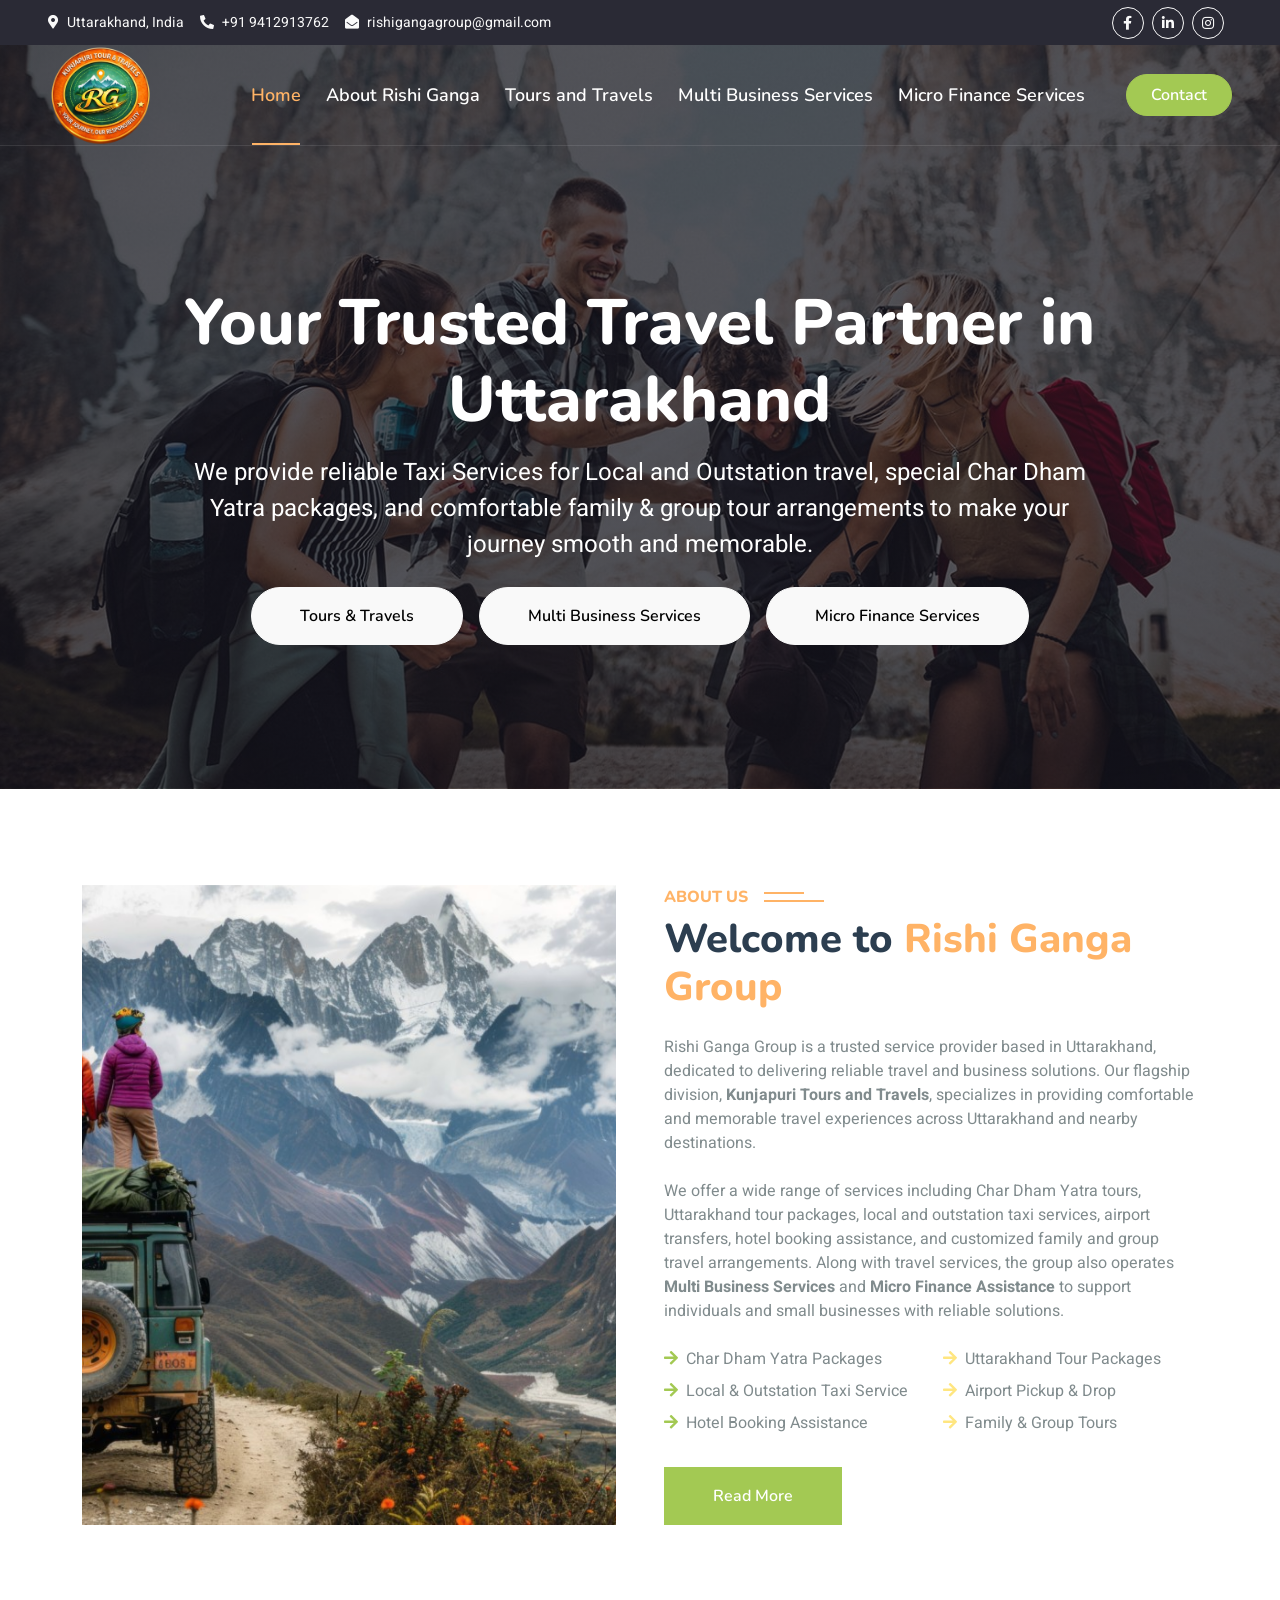
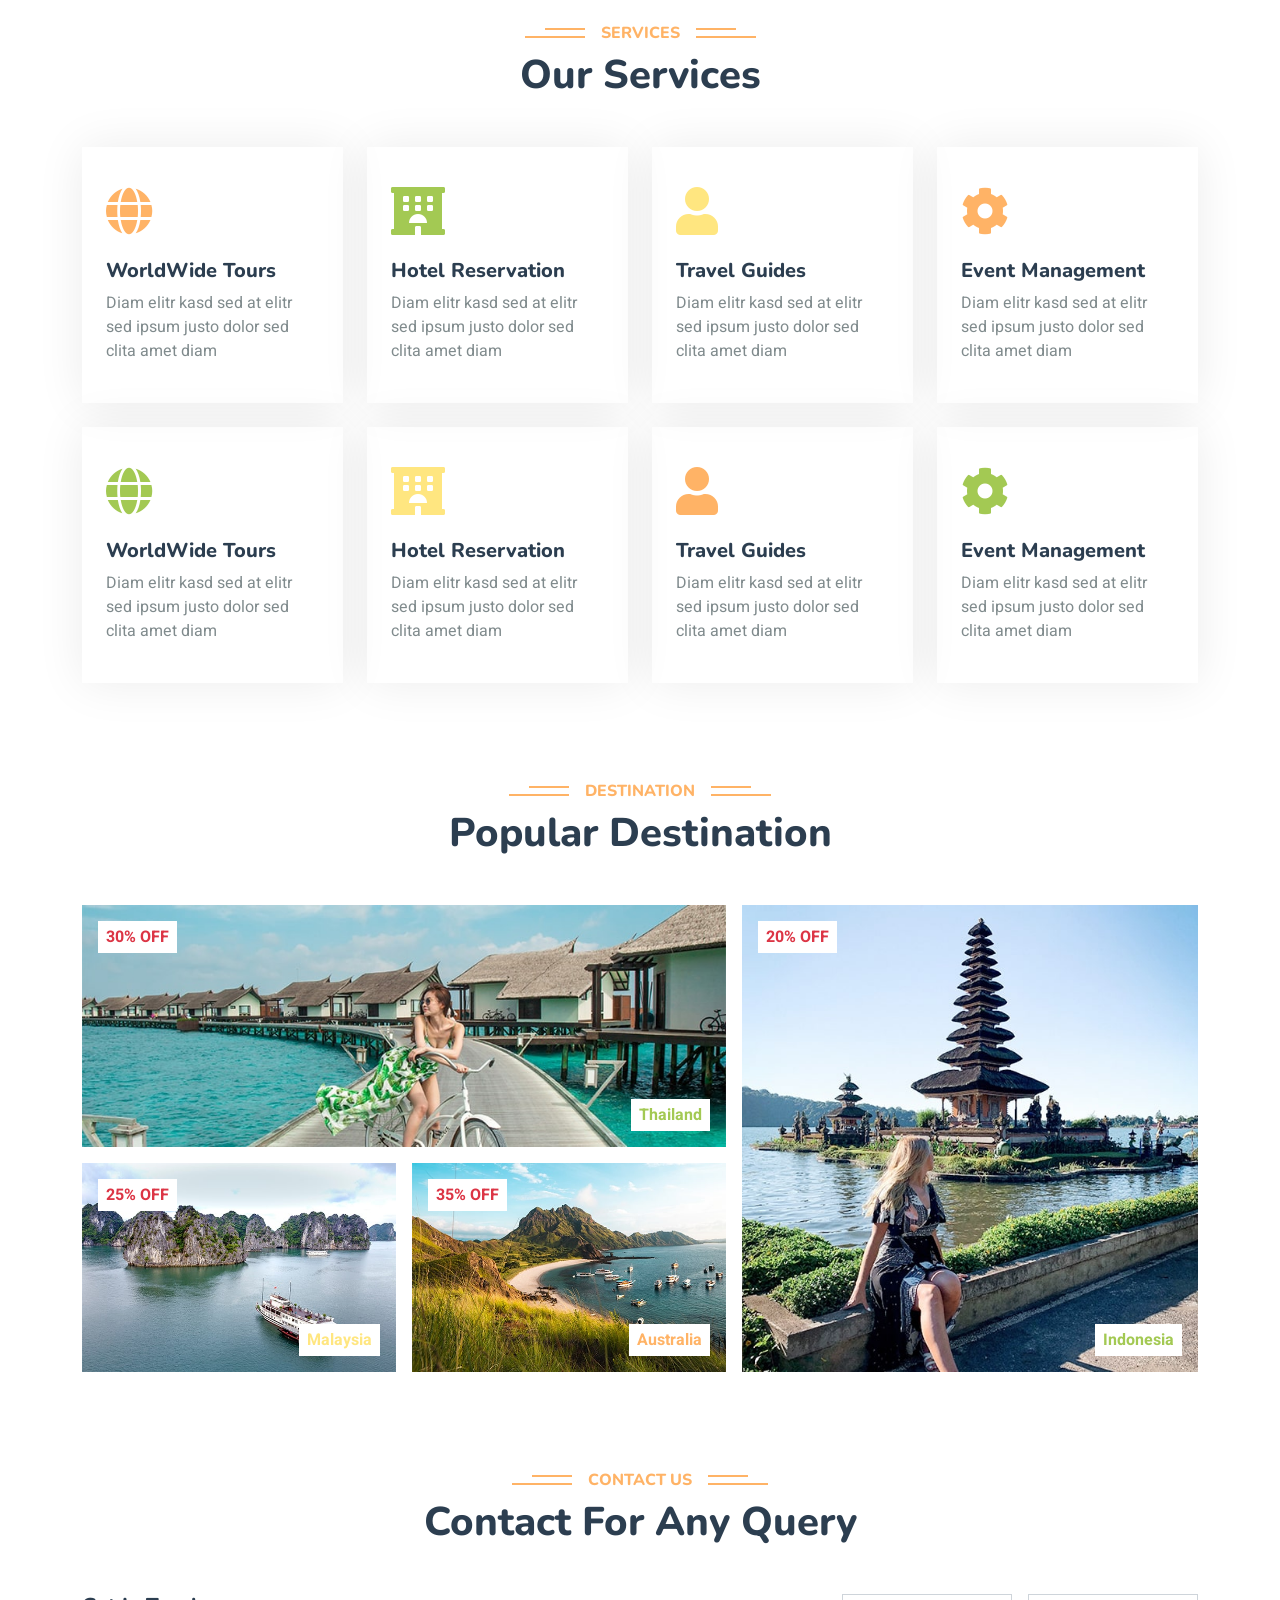
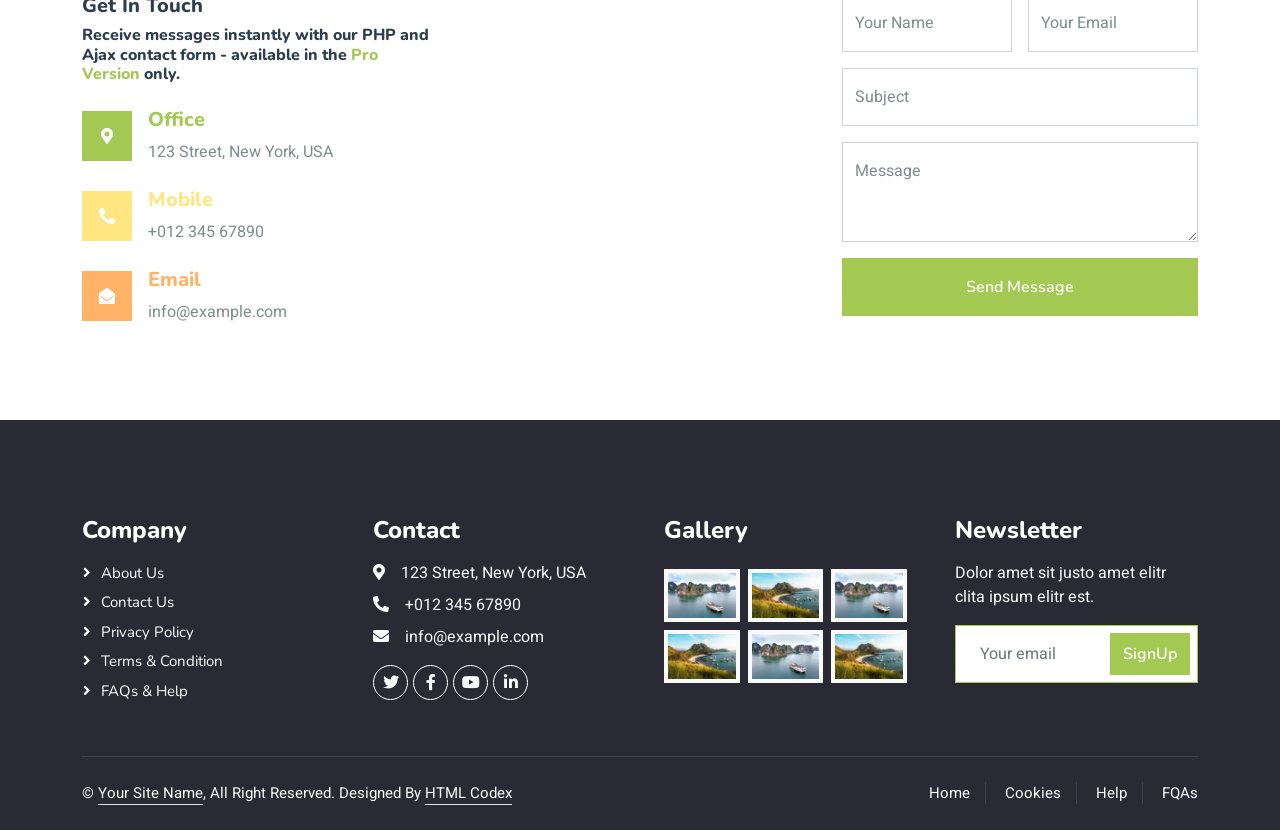
==== index.html @ 7f8fe02f "done" ====
<!DOCTYPE html>
<html lang="en">

<head>
   <meta charset="utf-8">
<title>Rishi Ganga Group | Tour & Travels | Multi Business Services | Micro Finance Assistance</title>
<meta name="viewport" content="width=device-width, initial-scale=1.0">

<meta name="keywords" content="Rishi Ganga Group, Tour and Travels, Travel Services, Multi Business Services, Micro Finance Assistance, Travel Agency, Business Support Services">

<meta name="description" content="Rishi Ganga Group provides Tour & Travel services, Multi Business Solutions, and Micro Finance Assistance. We offer reliable travel planning, professional business services, and financial support solutions in one place.">

    <!-- Favicon -->
    <link href="img/favicon.png" rel="icon">

    <!-- Google Web Fonts -->
    <link rel="preconnect" href="https://fonts.googleapis.com">
    <link rel="preconnect" href="https://fonts.gstatic.com" crossorigin>
    <link href="https://fonts.googleapis.com/css2?family=Heebo:wght@400;500;600&family=Nunito:wght@600;700;800&display=swap" rel="stylesheet">

    <!-- Icon Font Stylesheet -->
    <link href="https://cdnjs.cloudflare.com/ajax/libs/font-awesome/5.10.0/css/all.min.css" rel="stylesheet">
    <link href="https://cdn.jsdelivr.net/npm/bootstrap-icons@1.4.1/font/bootstrap-icons.css" rel="stylesheet">

    <!-- Libraries Stylesheet -->
    <link href="lib/animate/animate.min.css" rel="stylesheet">

    <!-- Customized Bootstrap Stylesheet -->
    <link href="css/bootstrap.min.css" rel="stylesheet">

    <!-- Template Stylesheet -->
    <link href="css/style.css" rel="stylesheet">
</head>

<body>
    <!-- Spinner Start -->
    <div id="spinner" class="show bg-white position-fixed translate-middle w-100 vh-100 top-50 start-50 d-flex align-items-center justify-content-center">
        <div class="spinner-border text-primary" style="width: 3rem; height: 3rem;" role="status">
            <span class="sr-only">Loading...</span>
        </div>
    </div>
    <!-- Spinner End -->


    <!-- Header Placeholder -->
    <div id="header-placeholder"></div>

    <!-- Navbar & Hero Start -->
    <div class="container-fluid position-relative p-0">

       <div class="container-fluid bg-primary py-5 mb-5 hero-header">
    <div class="container py-5">
        <div class="row justify-content-center py-5">
            <div class="col-lg-10 pt-lg-5 mt-lg-5 text-center">

               <h1 class="display-3 text-white mb-3 animated slideInDown">
Your Trusted Travel Partner in Uttarakhand
</h1>

<p class="fs-4 text-white mb-4 animated slideInDown">
We provide reliable Taxi Services for Local and Outstation travel, special Char Dham Yatra packages, 
 and comfortable 
family & group tour arrangements to make your journey smooth and memorable.
</p>

                <div class="d-flex justify-content-center gap-3 flex-wrap animated slideInUp">

                    <a href="tours-travels.html" class="btn btn-light rounded-pill py-3 px-5">
                        Tours & Travels
                    </a>

                    <a href="multi-business.html" class="btn btn-light rounded-pill py-3 px-5">
                        Multi Business Services
                    </a>

                    <a href="micro-finance.html" class="btn btn-light rounded-pill py-3 px-5">
                        Micro Finance Services
                    </a>

                </div>

            </div>
        </div>
    </div>
</div>
    </div>
    <!-- Navbar & Hero End -->


   <!-- About Start -->
<div class="container-fluid py-5">
    <div class="container">
        <div class="row g-5">
            
            <div class="col-lg-6 wow fadeInUp" data-wow-delay="0.1s" style="min-height: 400px;">
                <div class="position-relative h-100">
                    <img class="img-fluid position-absolute w-100 h-100" src="img/about.jpg" alt="Rishi Ganga Tours and Travels" style="object-fit: cover;">
                </div>
            </div>

            <div class="col-lg-6 wow fadeInUp" data-wow-delay="0.3s">
                
                <h6 class="section-title bg-white text-start text-primary pe-3">About Us</h6>

                <h1 class="mb-4">Welcome to <span class="text-primary">Rishi Ganga Group</span></h1>

                <p class="mb-4">
                    Rishi Ganga Group is a trusted service provider based in Uttarakhand, dedicated to delivering 
                    reliable travel and business solutions. Our flagship division, <strong>Kunjapuri Tours and Travels</strong>, 
                    specializes in providing comfortable and memorable travel experiences across Uttarakhand and nearby destinations.
                </p>

                <p class="mb-4">
                    We offer a wide range of services including Char Dham Yatra tours, Uttarakhand tour packages, 
                    local and outstation taxi services, airport transfers, hotel booking assistance, and customized 
                    family and group travel arrangements. Along with travel services, the group also operates 
                    <strong>Multi Business Services</strong> and <strong>Micro Finance Assistance</strong> to support 
                    individuals and small businesses with reliable solutions.
                </p>

                <div class="row gy-2 gx-4 mb-4">
                    
                    <div class="col-sm-6">
                        <p class="mb-0"><i class="fa fa-arrow-right text-secondary me-2"></i>Char Dham Yatra Packages</p>
                    </div>

                    <div class="col-sm-6">
                        <p class="mb-0"><i class="fa fa-arrow-right text-tertiary me-2"></i>Uttarakhand Tour Packages</p>
                    </div>

                    <div class="col-sm-6">
                        <p class="mb-0"><i class="fa fa-arrow-right text-secondary me-2"></i>Local & Outstation Taxi Service</p>
                    </div>

                    <div class="col-sm-6">
                        <p class="mb-0"><i class="fa fa-arrow-right text-tertiary me-2"></i>Airport Pickup & Drop</p>
                    </div>

                    <div class="col-sm-6">
                        <p class="mb-0"><i class="fa fa-arrow-right text-secondary me-2"></i>Hotel Booking Assistance</p>
                    </div>

                    <div class="col-sm-6">
                        <p class="mb-0"><i class="fa fa-arrow-right text-tertiary me-2"></i>Family & Group Tours</p>
                    </div>

                </div>

                <a class="btn btn-primary py-3 px-5 mt-2" href="about.html">Read More</a>

            </div>

        </div>
    </div>
</div>
<!-- About End -->

    <!-- Service Start -->
    <div class="container-fluid py-5">
        <div class="container">
            <div class="text-center wow fadeInUp" data-wow-delay="0.1s">
                <h6 class="section-title bg-white text-center text-primary px-3">Services</h6>
                <h1 class="mb-5">Our Services</h1>
            </div>
            <div class="row g-4">
                <div class="col-lg-3 col-sm-6 wow fadeInUp" data-wow-delay="0.1s">
                    <div class="service-item rounded pt-3">
                        <div class="p-4">
                            <i class="fa fa-3x fa-globe text-primary mb-4"></i>
                            <h5>WorldWide Tours</h5>
                            <p>Diam elitr kasd sed at elitr sed ipsum justo dolor sed clita amet diam</p>
                        </div>
                    </div>
                </div>
                <div class="col-lg-3 col-sm-6 wow fadeInUp" data-wow-delay="0.3s">
                    <div class="service-item rounded pt-3">
                        <div class="p-4">
                            <i class="fa fa-3x fa-hotel text-secondary mb-4"></i>
                            <h5>Hotel Reservation</h5>
                            <p>Diam elitr kasd sed at elitr sed ipsum justo dolor sed clita amet diam</p>
                        </div>
                    </div>
                </div>
                <div class="col-lg-3 col-sm-6 wow fadeInUp" data-wow-delay="0.5s">
                    <div class="service-item rounded pt-3">
                        <div class="p-4">
                            <i class="fa fa-3x fa-user text-tertiary mb-4"></i>
                            <h5>Travel Guides</h5>
                            <p>Diam elitr kasd sed at elitr sed ipsum justo dolor sed clita amet diam</p>
                        </div>
                    </div>
                </div>
                <div class="col-lg-3 col-sm-6 wow fadeInUp" data-wow-delay="0.7s">
                    <div class="service-item rounded pt-3">
                        <div class="p-4">
                            <i class="fa fa-3x fa-cog text-primary mb-4"></i>
                            <h5>Event Management</h5>
                            <p>Diam elitr kasd sed at elitr sed ipsum justo dolor sed clita amet diam</p>
                        </div>
                    </div>
                </div>
                <div class="col-lg-3 col-sm-6 wow fadeInUp" data-wow-delay="0.1s">
                    <div class="service-item rounded pt-3">
                        <div class="p-4">
                            <i class="fa fa-3x fa-globe text-secondary mb-4"></i>
                            <h5>WorldWide Tours</h5>
                            <p>Diam elitr kasd sed at elitr sed ipsum justo dolor sed clita amet diam</p>
                        </div>
                    </div>
                </div>
                <div class="col-lg-3 col-sm-6 wow fadeInUp" data-wow-delay="0.3s">
                    <div class="service-item rounded pt-3">
                        <div class="p-4">
                            <i class="fa fa-3x fa-hotel text-tertiary mb-4"></i>
                            <h5>Hotel Reservation</h5>
                            <p>Diam elitr kasd sed at elitr sed ipsum justo dolor sed clita amet diam</p>
                        </div>
                    </div>
                </div>
                <div class="col-lg-3 col-sm-6 wow fadeInUp" data-wow-delay="0.5s">
                    <div class="service-item rounded pt-3">
                        <div class="p-4">
                            <i class="fa fa-3x fa-user text-primary mb-4"></i>
                            <h5>Travel Guides</h5>
                            <p>Diam elitr kasd sed at elitr sed ipsum justo dolor sed clita amet diam</p>
                        </div>
                    </div>
                </div>
                <div class="col-lg-3 col-sm-6 wow fadeInUp" data-wow-delay="0.7s">
                    <div class="service-item rounded pt-3">
                        <div class="p-4">
                            <i class="fa fa-3x fa-cog text-secondary mb-4"></i>
                            <h5>Event Management</h5>
                            <p>Diam elitr kasd sed at elitr sed ipsum justo dolor sed clita amet diam</p>
                        </div>
                    </div>
                </div>
            </div>
        </div>
    </div>
    <!-- Service End -->


    <!-- Destination Start -->
    <div class="container-fluid py-5 destination">
        <div class="container">
            <div class="text-center wow fadeInUp" data-wow-delay="0.1s">
                <h6 class="section-title bg-white text-center text-primary px-3">Destination</h6>
                <h1 class="mb-5">Popular Destination</h1>
            </div>
            <div class="row g-3">
                <div class="col-lg-7 col-md-6">
                    <div class="row g-3">
                        <div class="col-lg-12 col-md-12 wow zoomIn" data-wow-delay="0.1s">
                            <a class="position-relative d-block overflow-hidden" href="">
                                <img class="img-fluid" src="img/destination-1.jpg" alt="">
                                <div class="bg-white text-danger fw-bold position-absolute top-0 start-0 m-3 py-1 px-2">30% OFF</div>
                                <div class="bg-white text-secondary fw-bold position-absolute bottom-0 end-0 m-3 py-1 px-2">Thailand</div>
                            </a>
                        </div>
                        <div class="col-lg-6 col-md-12 wow zoomIn" data-wow-delay="0.3s">
                            <a class="position-relative d-block overflow-hidden" href="">
                                <img class="img-fluid" src="img/destination-2.jpg" alt="">
                                <div class="bg-white text-danger fw-bold position-absolute top-0 start-0 m-3 py-1 px-2">25% OFF</div>
                                <div class="bg-white text-tertiary fw-bold position-absolute bottom-0 end-0 m-3 py-1 px-2">Malaysia</div>
                            </a>
                        </div>
                        <div class="col-lg-6 col-md-12 wow zoomIn" data-wow-delay="0.5s">
                            <a class="position-relative d-block overflow-hidden" href="">
                                <img class="img-fluid" src="img/destination-3.jpg" alt="">
                                <div class="bg-white text-danger fw-bold position-absolute top-0 start-0 m-3 py-1 px-2">35% OFF</div>
                                <div class="bg-white text-primary fw-bold position-absolute bottom-0 end-0 m-3 py-1 px-2">Australia</div>
                            </a>
                        </div>
                    </div>
                </div>
                <div class="col-lg-5 col-md-6 wow zoomIn" data-wow-delay="0.7s" style="min-height: 350px;">
                    <a class="position-relative d-block h-100 overflow-hidden" href="">
                        <img class="img-fluid position-absolute w-100 h-100" src="img/destination-4.jpg" alt="" style="object-fit: cover;">
                        <div class="bg-white text-danger fw-bold position-absolute top-0 start-0 m-3 py-1 px-2">20% OFF</div>
                        <div class="bg-white text-secondary fw-bold position-absolute bottom-0 end-0 m-3 py-1 px-2">Indonesia</div>
                    </a>
                </div>
            </div>
        </div>
    </div>
    <!-- Destination Start -->


    <!-- Contact Start -->
    <div class="container-fluid py-5">
        <div class="container">
            <div class="text-center wow fadeInUp" data-wow-delay="0.1s">
                <h6 class="section-title bg-white text-center text-primary px-3">Contact Us</h6>
                <h1 class="mb-5">Contact For Any Query</h1>
            </div>
            <div class="row g-4">
                <div class="col-lg-4 col-md-6 wow fadeInUp" data-wow-delay="0.1s">
                    <h5>Get In Touch</h5>
                    <h6 class="mb-4">Receive messages instantly with our PHP and Ajax contact form - available in the <a href="https://htmlcodex.com/downloading/?item=2111">Pro Version</a> only.</h6>
                    <div class="d-flex align-items-center mb-4">
                        <div class="d-flex align-items-center justify-content-center flex-shrink-0 bg-secondary" style="width: 50px; height: 50px;">
                            <i class="fa fa-map-marker-alt text-white"></i>
                        </div>
                        <div class="ms-3">
                            <h5 class="text-secondary">Office</h5>
                            <p class="mb-0">123 Street, New York, USA</p>
                        </div>
                    </div>
                    <div class="d-flex align-items-center mb-4">
                        <div class="d-flex align-items-center justify-content-center flex-shrink-0 bg-tertiary" style="width: 50px; height: 50px;">
                            <i class="fa fa-phone-alt text-white"></i>
                        </div>
                        <div class="ms-3">
                            <h5 class="text-tertiary">Mobile</h5>
                            <p class="mb-0">+012 345 67890</p>
                        </div>
                    </div>
                    <div class="d-flex align-items-center">
                        <div class="d-flex align-items-center justify-content-center flex-shrink-0 bg-primary" style="width: 50px; height: 50px;">
                            <i class="fa fa-envelope-open text-white"></i>
                        </div>
                        <div class="ms-3">
                            <h5 class="text-primary">Email</h5>
                            <p class="mb-0">info@example.com</p>
                        </div>
                    </div>
                </div>
                <div class="col-lg-4 col-md-6 wow fadeInUp" data-wow-delay="0.3s">
                    <iframe class="position-relative rounded w-100 h-100"
                        src="https://www.google.com/maps/embed?pb=!1m18!1m12!1m3!1d3001156.4288297426!2d-78.01371936852176!3d42.72876761954724!2m3!1f0!2f0!3f0!3m2!1i1024!2i768!4f13.1!3m3!1m2!1s0x4ccc4bf0f123a5a9%3A0xddcfc6c1de189567!2sNew%20York%2C%20USA!5e0!3m2!1sen!2sbd!4v1603794290143!5m2!1sen!2sbd"
                        frameborder="0" style="min-height: 300px; border:0;" allowfullscreen="" aria-hidden="false"
                        tabindex="0"></iframe>
                </div>
                <div class="col-lg-4 col-md-12 wow fadeInUp" data-wow-delay="0.5s">
                    <form>
                        <div class="row g-3">
                            <div class="col-md-6">
                                <div class="form-floating">
                                    <input type="text" class="form-control" id="name" placeholder="Your Name">
                                    <label for="name">Your Name</label>
                                </div>
                            </div>
                            <div class="col-md-6">
                                <div class="form-floating">
                                    <input type="email" class="form-control" id="email" placeholder="Your Email">
                                    <label for="email">Your Email</label>
                                </div>
                            </div>
                            <div class="col-12">
                                <div class="form-floating">
                                    <input type="text" class="form-control" id="subject" placeholder="Subject">
                                    <label for="subject">Subject</label>
                                </div>
                            </div>
                            <div class="col-12">
                                <div class="form-floating">
                                    <textarea class="form-control" placeholder="Leave a message here" id="message" style="height: 100px"></textarea>
                                    <label for="message">Message</label>
                                </div>
                            </div>
                            <div class="col-12">
                                <button class="btn btn-primary w-100 py-3" type="submit">Send Message</button>
                            </div>
                        </div>
                    </form>
                </div>
            </div>
        </div>
    </div>
    <!-- Contact End -->


    <!-- Footer Placeholder -->
    <div id="footer-placeholder"></div>


    <!-- Back to Top -->
    <a href="#" class="btn btn-lg btn-primary btn-lg-square back-to-top"><i class="bi bi-arrow-up"></i></a>


    <!-- JavaScript Libraries -->
    <script src="https://code.jquery.com/jquery-3.4.1.min.js"></script>
    <script src="https://cdn.jsdelivr.net/npm/bootstrap@5.0.0/dist/js/bootstrap.bundle.min.js"></script>
    <script src="lib/wow/wow.min.js"></script>
    <script src="lib/easing/easing.min.js"></script>
    <script src="lib/waypoints/waypoints.min.js"></script>

    <!-- Template Javascript -->
    <script src="js/main.js"></script>
</body>

</html>
---- css/style.css ----
/********** Template CSS **********/
:root {
    --primary: #FFB366;
    --secondary: #A3C953;
    --tertiary: #FFE680;
    --light: #F9F9F9;
    --dark: #2A2A35;
}

.fw-medium {
    font-weight: 600 !important;
}

.fw-semi-bold {
    font-weight: 700 !important;
}

/* Custom Theme Colors */
.text-primary { color: var(--primary) !important; }
.text-secondary { color: var(--secondary) !important; }
.text-tertiary { color: var(--tertiary) !important; }
.bg-primary { background-color: var(--primary) !important; }
.bg-secondary { background-color: var(--secondary) !important; }
.bg-tertiary { background-color: var(--tertiary) !important; }

.back-to-top {
    position: fixed;
    display: none;
    right: 45px;
    bottom: 45px;
    z-index: 99;
}


/*** Spinner ***/
#spinner {
    opacity: 0;
    visibility: hidden;
    transition: opacity .5s ease-out, visibility 0s linear .5s;
    z-index: 99999;
}

#spinner.show {
    transition: opacity .5s ease-out, visibility 0s linear 0s;
    visibility: visible;
    opacity: 1;
}


/*** Button ***/
.btn {
    font-family: 'Nunito', sans-serif;
    font-weight: 600;
    transition: .5s;
}

.btn.btn-primary,
.btn.btn-secondary {
    color: #FFFFFF;
}

.btn-square {
    width: 38px;
    height: 38px;
}

.btn-sm-square {
    width: 32px;
    height: 32px;
}

.btn-lg-square {
    width: 48px;
    height: 48px;
}

.btn-square,
.btn-sm-square,
.btn-lg-square {
    padding: 0;
    display: flex;
    align-items: center;
    justify-content: center;
    font-weight: normal;
    border-radius: 0px;
}


/*** Navbar ***/
.navbar-light .navbar-nav .nav-link {
    font-family: 'Nunito', sans-serif;
    position: relative;
    margin-right: 25px;
    padding: 35px 0;
    color: #FFFFFF !important;
    font-size: 18px;
    font-weight: 600;
    outline: none;
    transition: .5s;
}

.sticky-top.navbar-light .navbar-nav .nav-link {
    padding: 20px 0;
    color: var(--dark) !important;
}

.navbar-light .navbar-nav .nav-link:hover,
.navbar-light .navbar-nav .nav-link.active {
    color: var(--primary) !important;
}

.navbar-light .navbar-brand img {
    max-height: 100px;
    transition: .5s;
}

.sticky-top.navbar-light .navbar-brand img {
    max-height: 65px;
}

@media (max-width: 991.98px) {
    .sticky-top.navbar-light {
        position: relative;
        background: #FFFFFF;
    }

    .navbar-light .navbar-collapse {
        margin-top: 15px;
        border-top: 1px solid #DDDDDD;
    }

    .navbar-light .navbar-nav .nav-link,
    .sticky-top.navbar-light .navbar-nav .nav-link {
        padding: 10px 0;
        margin-left: 0;
        color: var(--dark) !important;
    }

    .navbar-light .navbar-brand img {
        max-height: 45px;
    }
}

@media (min-width: 992px) {
    .navbar-light {
        position: absolute;
        width: 100%;
        top: 0;
        left: 0;
        border-bottom: 1px solid rgba(256, 256, 256, .1);
        z-index: 999;
    }
    
    .sticky-top.navbar-light {
        position: fixed;
        background: #FFFFFF;
    }

    .navbar-light .navbar-nav .nav-link::before {
        position: absolute;
        content: "";
        width: 0;
        height: 2px;
        bottom: -1px;
        left: 50%;
        background: var(--primary);
        transition: .5s;
    }

    .navbar-light .navbar-nav .nav-link:hover::before,
    .navbar-light .navbar-nav .nav-link.active::before {
        width: calc(100% - 2px);
        left: 1px;
    }

    .navbar-light .navbar-nav .nav-link.nav-contact::before {
        display: none;
    }
}


/*** Hero Header ***/
.hero-header {
    background: linear-gradient(rgba(20, 20, 31, .7), rgba(20, 20, 31, .7)), url(../img/bg-hero.jpg);
    background-position: center center;
    background-repeat: no-repeat;
    background-size: cover;
}

.breadcrumb-item + .breadcrumb-item::before {
    color: rgba(255, 255, 255, .5);
}


/*** Section Title ***/
.section-title {
    position: relative;
    display: inline-block;
    text-transform: uppercase;
}

.section-title::before {
    position: absolute;
    content: "";
    width: calc(100% + 80px);
    height: 2px;
    top: 4px;
    left: -40px;
    background: var(--primary);
    z-index: -1;
}

.section-title::after {
    position: absolute;
    content: "";
    width: calc(100% + 120px);
    height: 2px;
    bottom: 5px;
    left: -60px;
    background: var(--primary);
    z-index: -1;
}

.section-title.text-start::before {
    width: calc(100% + 40px);
    left: 0;
}

.section-title.text-start::after {
    width: calc(100% + 60px);
    left: 0;
}


/*** Service ***/
.service-item {
    box-shadow: 0 0 45px rgba(0, 0, 0, .08);
    transition: .5s;
}

.service-item:hover {
    background: var(--primary);
}

.service-item * {
    transition: .5s;
}

.service-item:hover * {
    color: var(--light) !important;
}


/*** Destination ***/
.destination img {
    transition: .5s;
}

.destination a:hover img {
    transform: scale(1.1);
}


/*** Footer ***/
.footer .btn.btn-social {
    margin-right: 5px;
    width: 35px;
    height: 35px;
    display: flex;
    align-items: center;
    justify-content: center;
    color: var(--light);
    font-weight: normal;
    border: 1px solid #FFFFFF;
    border-radius: 35px;
    transition: .3s;
}

.footer .btn.btn-social:hover {
    color: var(--primary);
}

.footer .btn.btn-link {
    display: block;
    margin-bottom: 5px;
    padding: 0;
    text-align: left;
    color: #FFFFFF;
    font-size: 15px;
    font-weight: normal;
    text-transform: capitalize;
    transition: .3s;
}

.footer .btn.btn-link::before {
    position: relative;
    content: "\f105";
    font-family: "Font Awesome 5 Free";
    font-weight: 900;
    margin-right: 10px;
}

.footer .btn.btn-link:hover {
    letter-spacing: 1px;
    box-shadow: none;
}

.footer .copyright {
    padding: 25px 0;
    font-size: 15px;
    border-top: 1px solid rgba(256, 256, 256, .1);
}

.footer .copyright a {
    color: var(--light);
}

.footer .footer-menu a {
    margin-right: 15px;
    padding-right: 15px;
    border-right: 1px solid rgba(255, 255, 255, .1);
}

.footer .footer-menu a:last-child {
    margin-right: 0;
    padding-right: 0;
    border-right: none;
}


.navbar .dropdown:hover .dropdown-menu {
    display: block;
    margin-top: 0;
}

.navbar .dropdown .dropdown-menu {
    display: none;
}
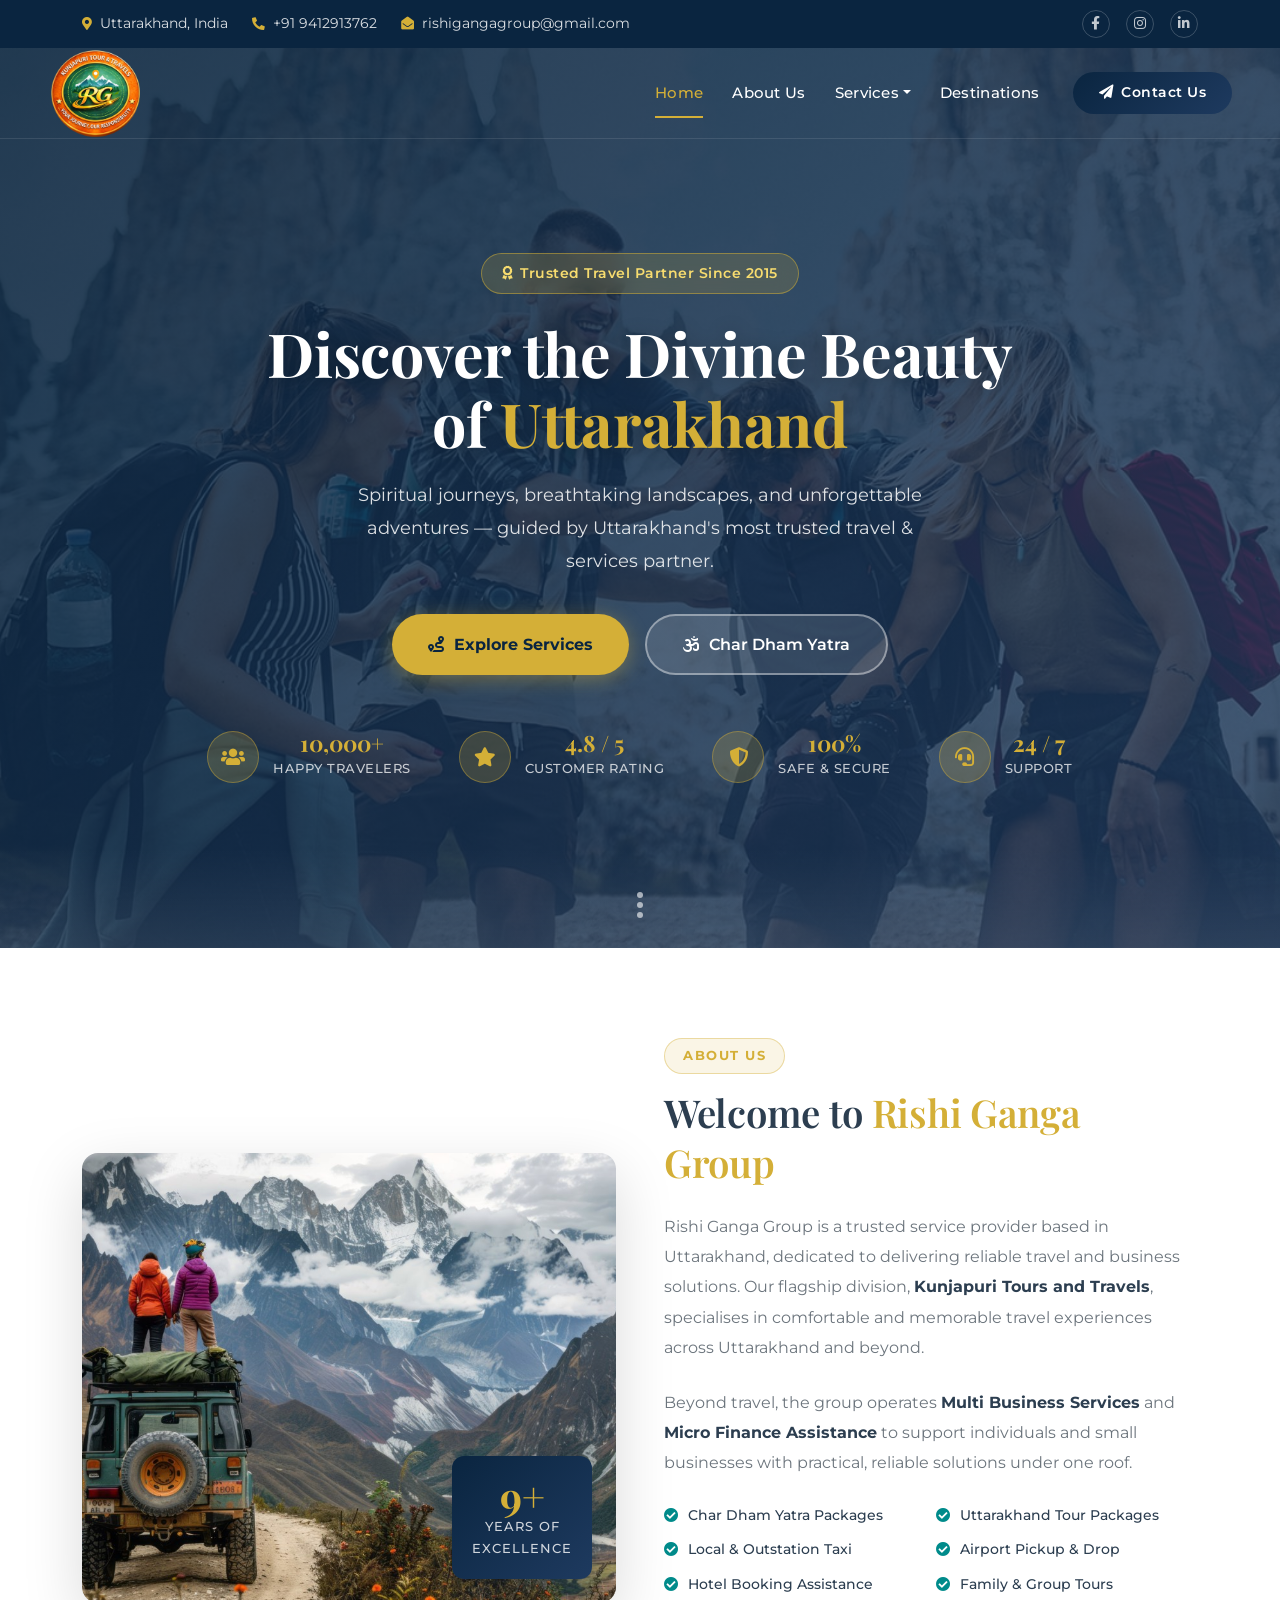
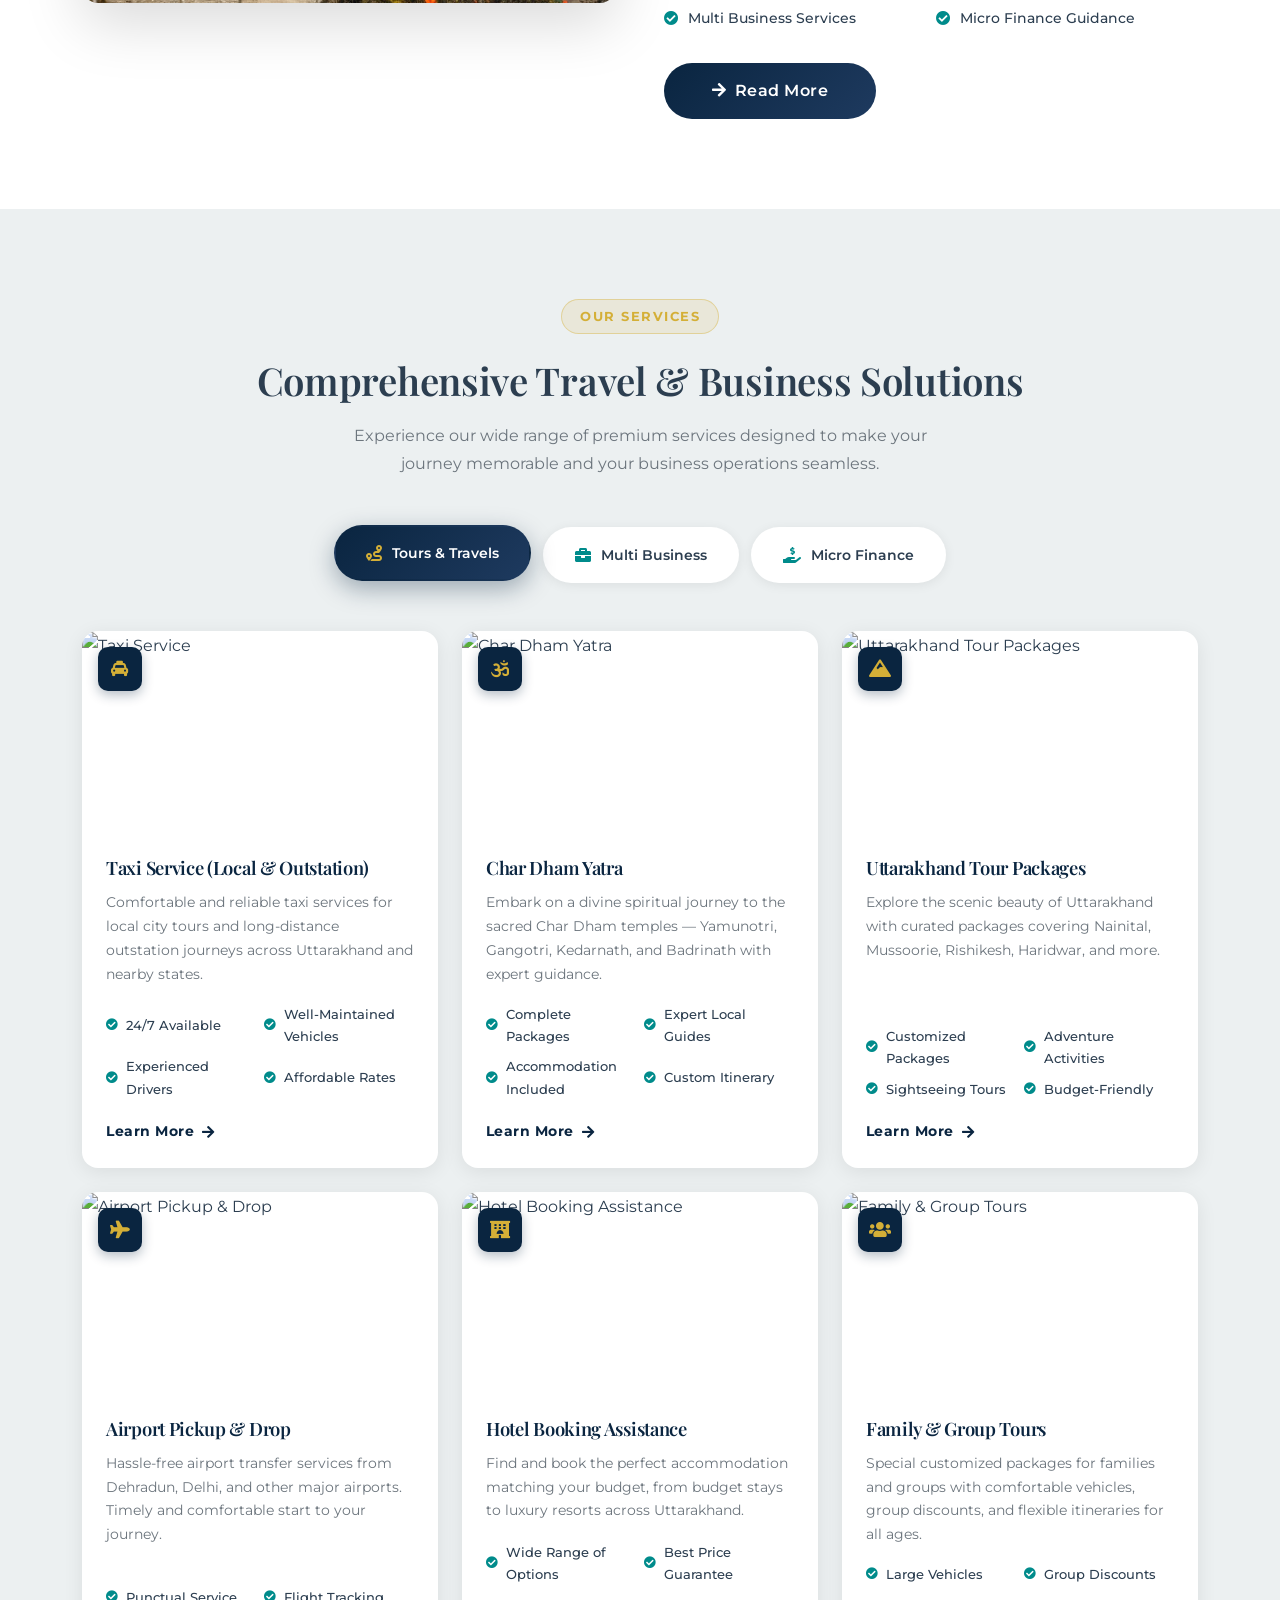
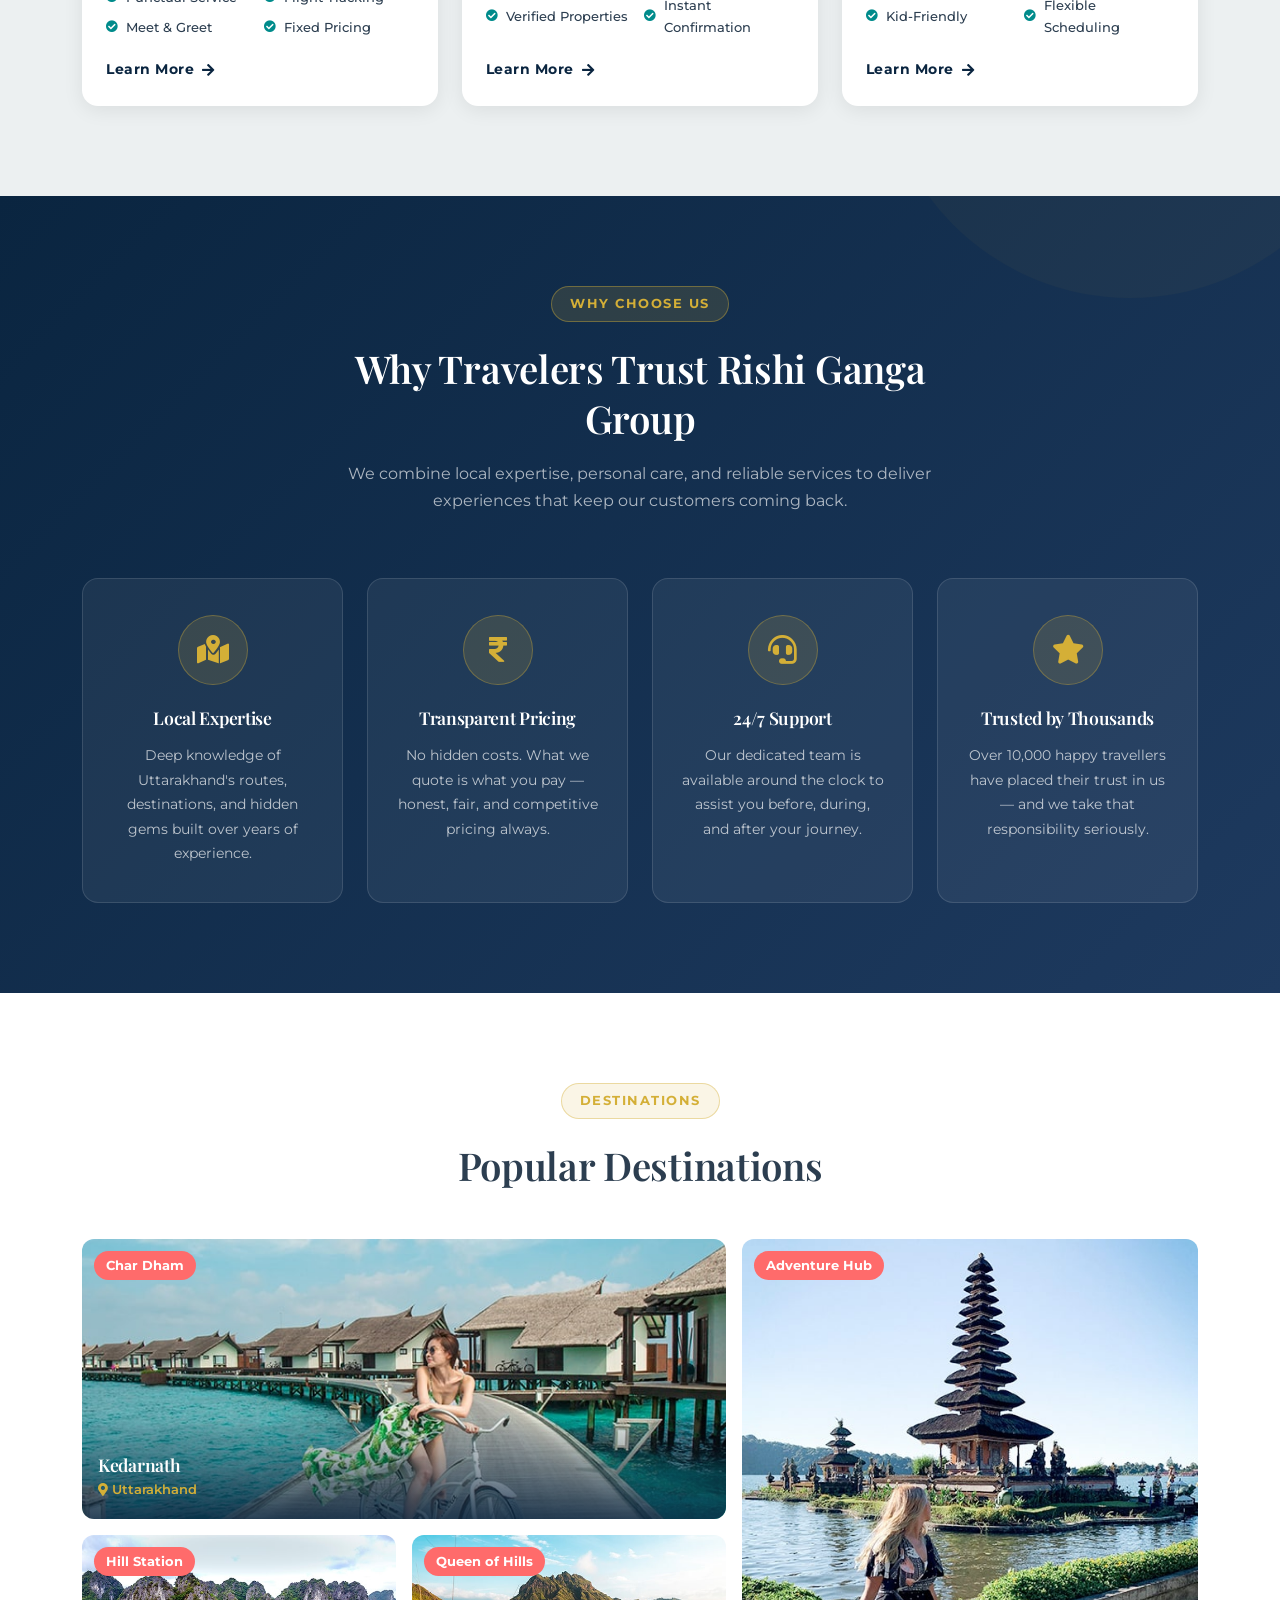
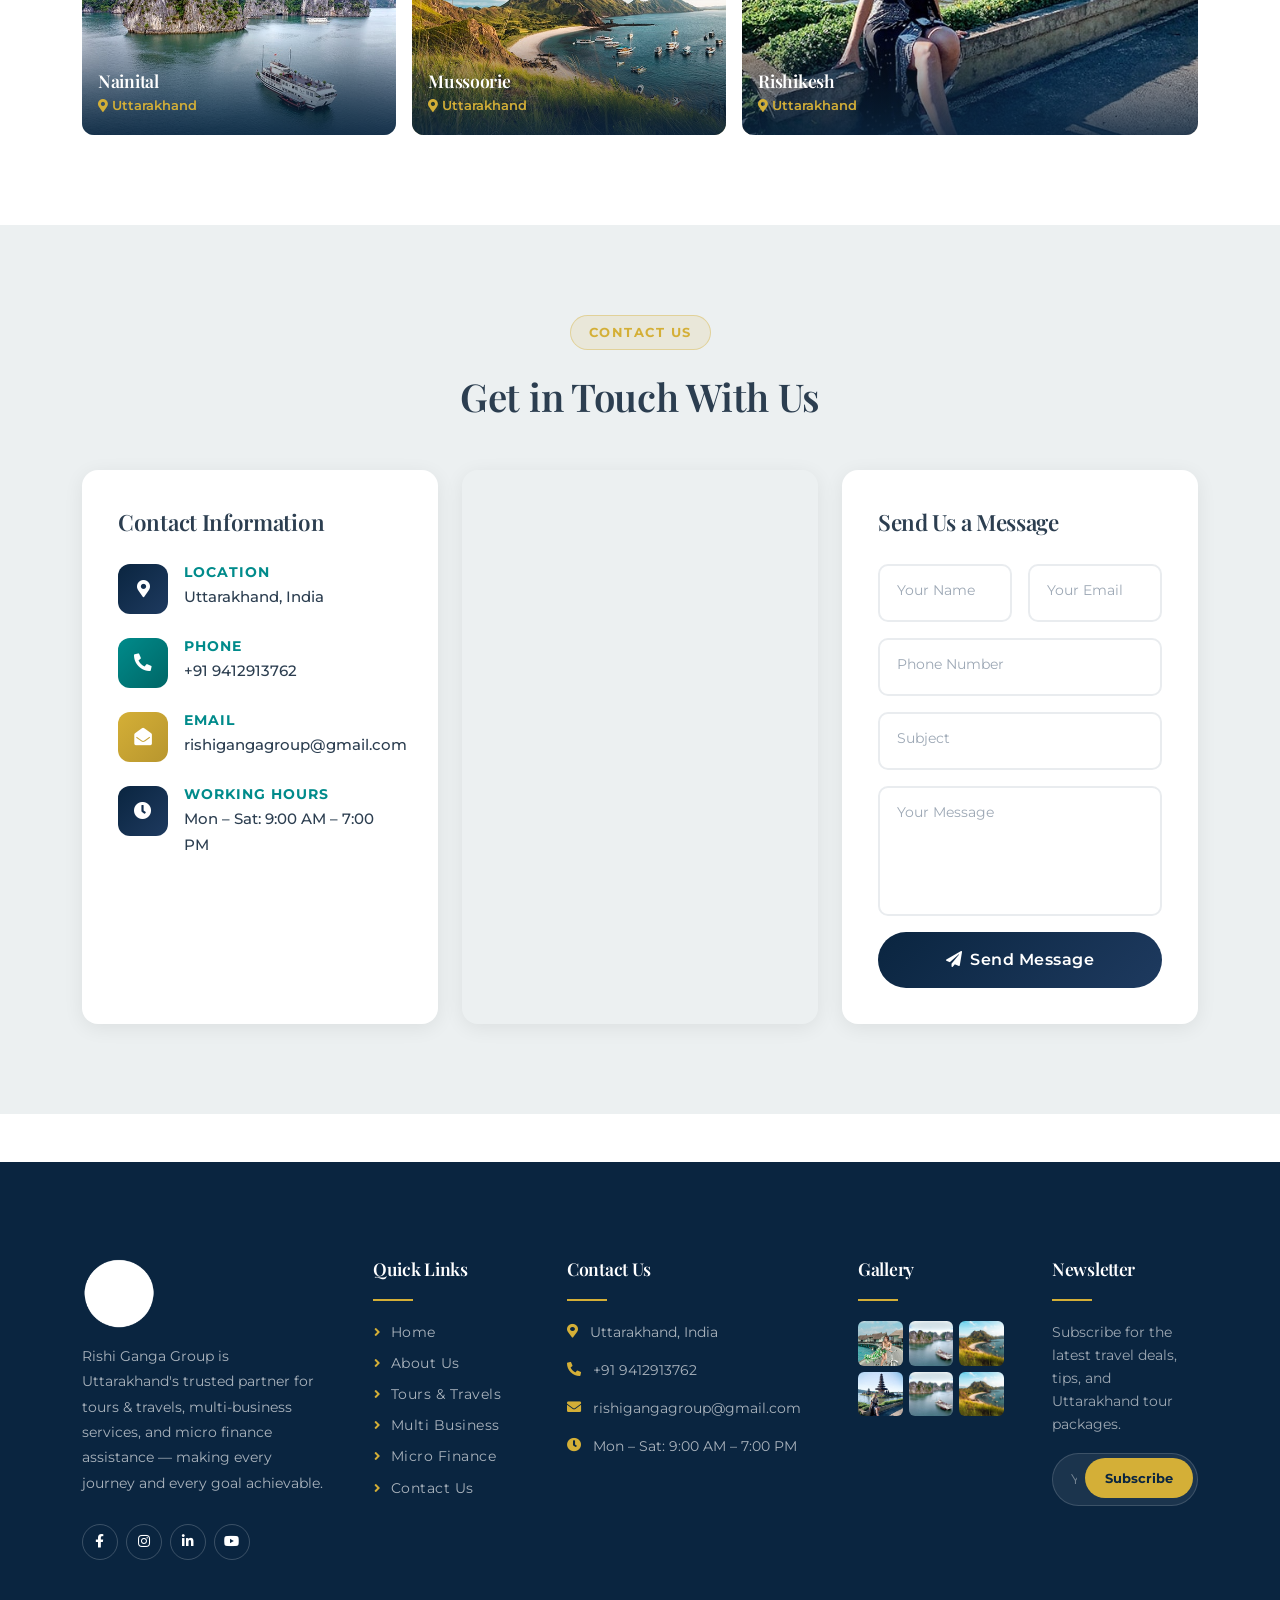
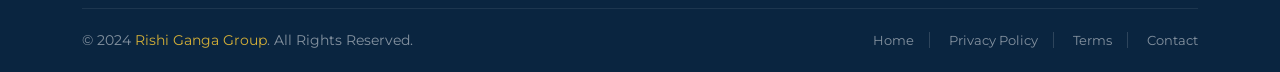
==== commit 21b26b92: "feat: transform site into premium travel website - Upgraded CSS with luxury design system: navy/gold" ====
--- a/index.html
+++ b/index.html
@@ -2,392 +2,839 @@
 <html lang="en">
 
 <head>
-   <meta charset="utf-8">
-<title>Rishi Ganga Group | Tour & Travels | Multi Business Services | Micro Finance Assistance</title>
-<meta name="viewport" content="width=device-width, initial-scale=1.0">
-
-<meta name="keywords" content="Rishi Ganga Group, Tour and Travels, Travel Services, Multi Business Services, Micro Finance Assistance, Travel Agency, Business Support Services">
-
-<meta name="description" content="Rishi Ganga Group provides Tour & Travel services, Multi Business Solutions, and Micro Finance Assistance. We offer reliable travel planning, professional business services, and financial support solutions in one place.">
+    <meta charset="utf-8">
+    <title>Rishi Ganga Group | Premium Tours & Travels | Multi Business | Micro Finance — Uttarakhand</title>
+    <meta name="viewport" content="width=device-width, initial-scale=1.0">
+    <meta name="keywords" content="Rishi Ganga Group, Char Dham Yatra, Uttarakhand Tours, Kunjapuri Tours, Taxi Service, Multi Business Services, Micro Finance Assistance, Travel Agency Uttarakhand">
+    <meta name="description" content="Rishi Ganga Group — Uttarakhand's trusted travel partner offering Char Dham Yatra packages, local & outstation taxi, hotel booking, multi-business services, and micro finance assistance.">
 
     <!-- Favicon -->
     <link href="img/favicon.png" rel="icon">
 
-    <!-- Google Web Fonts -->
+    <!-- Google Fonts -->
     <link rel="preconnect" href="https://fonts.googleapis.com">
     <link rel="preconnect" href="https://fonts.gstatic.com" crossorigin>
-    <link href="https://fonts.googleapis.com/css2?family=Heebo:wght@400;500;600&family=Nunito:wght@600;700;800&display=swap" rel="stylesheet">
-
-    <!-- Icon Font Stylesheet -->
+    <link href="https://fonts.googleapis.com/css2?family=Playfair+Display:wght@400;600;700&family=Montserrat:wght@300;400;500;600;700&display=swap" rel="stylesheet">
+
+    <!-- Icon Fonts -->
     <link href="https://cdnjs.cloudflare.com/ajax/libs/font-awesome/5.10.0/css/all.min.css" rel="stylesheet">
     <link href="https://cdn.jsdelivr.net/npm/bootstrap-icons@1.4.1/font/bootstrap-icons.css" rel="stylesheet">
 
-    <!-- Libraries Stylesheet -->
+    <!-- Animation Library -->
     <link href="lib/animate/animate.min.css" rel="stylesheet">
 
-    <!-- Customized Bootstrap Stylesheet -->
+    <!-- Bootstrap -->
     <link href="css/bootstrap.min.css" rel="stylesheet">
 
-    <!-- Template Stylesheet -->
+    <!-- Custom Styles -->
     <link href="css/style.css" rel="stylesheet">
 </head>
 
 <body>
-    <!-- Spinner Start -->
+
+    <!-- Spinner -->
     <div id="spinner" class="show bg-white position-fixed translate-middle w-100 vh-100 top-50 start-50 d-flex align-items-center justify-content-center">
-        <div class="spinner-border text-primary" style="width: 3rem; height: 3rem;" role="status">
-            <span class="sr-only">Loading...</span>
+        <div class="spinner-border text-primary" style="width:3rem;height:3rem;" role="status">
+            <span class="visually-hidden">Loading...</span>
         </div>
     </div>
-    <!-- Spinner End -->
-
-
-    <!-- Header Placeholder -->
+
+    <!-- Header -->
     <div id="header-placeholder"></div>
 
-    <!-- Navbar & Hero Start -->
+    <!-- ===================== HERO ===================== -->
     <div class="container-fluid position-relative p-0">
-
-       <div class="container-fluid bg-primary py-5 mb-5 hero-header">
-    <div class="container py-5">
-        <div class="row justify-content-center py-5">
-            <div class="col-lg-10 pt-lg-5 mt-lg-5 text-center">
-
-               <h1 class="display-3 text-white mb-3 animated slideInDown">
-Your Trusted Travel Partner in Uttarakhand
-</h1>
-
-<p class="fs-4 text-white mb-4 animated slideInDown">
-We provide reliable Taxi Services for Local and Outstation travel, special Char Dham Yatra packages, 
- and comfortable 
-family & group tour arrangements to make your journey smooth and memorable.
-</p>
-
-                <div class="d-flex justify-content-center gap-3 flex-wrap animated slideInUp">
-
-                    <a href="tours-travels.html" class="btn btn-light rounded-pill py-3 px-5">
-                        Tours & Travels
+        <section class="hero-header">
+            <div class="container">
+                <div class="row justify-content-center">
+                    <div class="col-lg-10 text-center">
+
+                        <div class="hero-badge animate-fade-in">
+                            <i class="fas fa-award"></i> Trusted Travel Partner Since 2015
+                        </div>
+
+                        <h1 class="hero-title animate-slide-up">
+                            Discover the Divine Beauty<br>of <span class="highlight">Uttarakhand</span>
+                        </h1>
+
+                        <p class="hero-subtitle animate-slide-up delay-1">
+                            Spiritual journeys, breathtaking landscapes, and unforgettable adventures —
+                            guided by Uttarakhand's most trusted travel &amp; services partner.
+                        </p>
+
+                        <div class="hero-buttons animate-slide-up delay-2">
+                            <a href="#features" class="btn-hero-primary">
+                                <i class="fas fa-route"></i> Explore Services
+                            </a>
+                            <a href="#destinations" class="btn-hero-secondary">
+                                <i class="fas fa-om"></i> Char Dham Yatra
+                            </a>
+                        </div>
+
+                        <div class="trust-indicators animate-fade-in delay-3">
+                            <div class="trust-indicator">
+                                <div class="trust-indicator-icon"><i class="fas fa-users"></i></div>
+                                <div class="trust-indicator-text">
+                                    <strong>10,000+</strong>
+                                    <span>Happy Travelers</span>
+                                </div>
+                            </div>
+                            <div class="trust-indicator">
+                                <div class="trust-indicator-icon"><i class="fas fa-star"></i></div>
+                                <div class="trust-indicator-text">
+                                    <strong>4.8 / 5</strong>
+                                    <span>Customer Rating</span>
+                                </div>
+                            </div>
+                            <div class="trust-indicator">
+                                <div class="trust-indicator-icon"><i class="fas fa-shield-alt"></i></div>
+                                <div class="trust-indicator-text">
+                                    <strong>100%</strong>
+                                    <span>Safe &amp; Secure</span>
+                                </div>
+                            </div>
+                            <div class="trust-indicator">
+                                <div class="trust-indicator-icon"><i class="fas fa-headset"></i></div>
+                                <div class="trust-indicator-text">
+                                    <strong>24 / 7</strong>
+                                    <span>Support</span>
+                                </div>
+                            </div>
+                        </div>
+
+                    </div>
+                </div>
+            </div>
+
+            <div class="scroll-indicator">
+                <a href="#about"><span></span><span></span><span></span></a>
+            </div>
+        </section>
+    </div>
+    <!-- Hero End -->
+
+
+    <!-- ===================== ABOUT ===================== -->
+    <section id="about" class="about-section">
+        <div class="container">
+            <div class="row g-5 align-items-center">
+
+                <div class="col-lg-6 wow fadeInLeft" data-wow-delay="0.1s">
+                    <div class="about-img-wrapper">
+                        <img src="img/about.jpg" alt="Rishi Ganga Group">
+                        <div class="about-badge-box">
+                            <div class="years">9+</div>
+                            <div class="years-label">Years of<br>Excellence</div>
+                        </div>
+                    </div>
+                </div>
+
+                <div class="col-lg-6 wow fadeInRight" data-wow-delay="0.3s">
+                    <span class="section-badge">About Us</span>
+                    <h2 class="mb-4">Welcome to <span class="text-primary">Rishi Ganga Group</span></h2>
+                    <p class="mb-4" style="color:#6c757d; line-height:1.9;">
+                        Rishi Ganga Group is a trusted service provider based in Uttarakhand, dedicated to delivering
+                        reliable travel and business solutions. Our flagship division,
+                        <strong style="color:var(--dark-charcoal);">Kunjapuri Tours and Travels</strong>,
+                        specialises in comfortable and memorable travel experiences across Uttarakhand and beyond.
+                    </p>
+                    <p class="mb-4" style="color:#6c757d; line-height:1.9;">
+                        Beyond travel, the group operates <strong style="color:var(--dark-charcoal);">Multi Business Services</strong>
+                        and <strong style="color:var(--dark-charcoal);">Micro Finance Assistance</strong> to support individuals
+                        and small businesses with practical, reliable solutions under one roof.
+                    </p>
+                    <ul class="about-features-list mb-4">
+                        <li><i class="fas fa-check-circle"></i> Char Dham Yatra Packages</li>
+                        <li><i class="fas fa-check-circle"></i> Uttarakhand Tour Packages</li>
+                        <li><i class="fas fa-check-circle"></i> Local &amp; Outstation Taxi</li>
+                        <li><i class="fas fa-check-circle"></i> Airport Pickup &amp; Drop</li>
+                        <li><i class="fas fa-check-circle"></i> Hotel Booking Assistance</li>
+                        <li><i class="fas fa-check-circle"></i> Family &amp; Group Tours</li>
+                        <li><i class="fas fa-check-circle"></i> Multi Business Services</li>
+                        <li><i class="fas fa-check-circle"></i> Micro Finance Guidance</li>
+                    </ul>
+                    <a href="about.html" class="btn btn-primary py-3 px-5 mt-2">
+                        <i class="fas fa-arrow-right me-2"></i>Read More
                     </a>
-
-                    <a href="multi-business.html" class="btn btn-light rounded-pill py-3 px-5">
-                        Multi Business Services
-                    </a>
-
-                    <a href="micro-finance.html" class="btn btn-light rounded-pill py-3 px-5">
-                        Micro Finance Services
-                    </a>
-
                 </div>
 
             </div>
         </div>
-    </div>
-</div>
-    </div>
-    <!-- Navbar & Hero End -->
-
-
-   <!-- About Start -->
-<div class="container-fluid py-5">
-    <div class="container">
-        <div class="row g-5">
-            
-            <div class="col-lg-6 wow fadeInUp" data-wow-delay="0.1s" style="min-height: 400px;">
-                <div class="position-relative h-100">
-                    <img class="img-fluid position-absolute w-100 h-100" src="img/about.jpg" alt="Rishi Ganga Tours and Travels" style="object-fit: cover;">
-                </div>
-            </div>
-
-            <div class="col-lg-6 wow fadeInUp" data-wow-delay="0.3s">
-                
-                <h6 class="section-title bg-white text-start text-primary pe-3">About Us</h6>
-
-                <h1 class="mb-4">Welcome to <span class="text-primary">Rishi Ganga Group</span></h1>
-
-                <p class="mb-4">
-                    Rishi Ganga Group is a trusted service provider based in Uttarakhand, dedicated to delivering 
-                    reliable travel and business solutions. Our flagship division, <strong>Kunjapuri Tours and Travels</strong>, 
-                    specializes in providing comfortable and memorable travel experiences across Uttarakhand and nearby destinations.
-                </p>
-
-                <p class="mb-4">
-                    We offer a wide range of services including Char Dham Yatra tours, Uttarakhand tour packages, 
-                    local and outstation taxi services, airport transfers, hotel booking assistance, and customized 
-                    family and group travel arrangements. Along with travel services, the group also operates 
-                    <strong>Multi Business Services</strong> and <strong>Micro Finance Assistance</strong> to support 
-                    individuals and small businesses with reliable solutions.
-                </p>
-
-                <div class="row gy-2 gx-4 mb-4">
-                    
-                    <div class="col-sm-6">
-                        <p class="mb-0"><i class="fa fa-arrow-right text-secondary me-2"></i>Char Dham Yatra Packages</p>
-                    </div>
-
-                    <div class="col-sm-6">
-                        <p class="mb-0"><i class="fa fa-arrow-right text-tertiary me-2"></i>Uttarakhand Tour Packages</p>
-                    </div>
-
-                    <div class="col-sm-6">
-                        <p class="mb-0"><i class="fa fa-arrow-right text-secondary me-2"></i>Local & Outstation Taxi Service</p>
-                    </div>
-
-                    <div class="col-sm-6">
-                        <p class="mb-0"><i class="fa fa-arrow-right text-tertiary me-2"></i>Airport Pickup & Drop</p>
-                    </div>
-
-                    <div class="col-sm-6">
-                        <p class="mb-0"><i class="fa fa-arrow-right text-secondary me-2"></i>Hotel Booking Assistance</p>
-                    </div>
-
-                    <div class="col-sm-6">
-                        <p class="mb-0"><i class="fa fa-arrow-right text-tertiary me-2"></i>Family & Group Tours</p>
-                    </div>
-
-                </div>
-
-                <a class="btn btn-primary py-3 px-5 mt-2" href="about.html">Read More</a>
-
-            </div>
-
+    </section>
+    <!-- About End -->
+
+
+    <!-- ===================== FEATURES / SERVICES ===================== -->
+    <section id="features" class="features-section">
+        <div class="container">
+
+            <div class="section-header text-center wow fadeInUp" data-wow-delay="0.1s">
+                <span class="section-badge">Our Services</span>
+                <h2 class="mt-2 mb-3">Comprehensive Travel &amp; Business Solutions</h2>
+                <p>Experience our wide range of premium services designed to make your journey memorable and your business operations seamless.</p>
+            </div>
+
+            <div class="features-nav mb-5 wow fadeInUp" data-wow-delay="0.2s">
+                <ul class="nav nav-pills justify-content-center" id="servicesTab" role="tablist">
+                    <li class="nav-item" role="presentation">
+                        <button class="nav-link active" data-bs-toggle="pill" data-bs-target="#tours-travels" type="button" role="tab">
+                            <i class="fas fa-route"></i> <span>Tours &amp; Travels</span>
+                        </button>
+                    </li>
+                    <li class="nav-item" role="presentation">
+                        <button class="nav-link" data-bs-toggle="pill" data-bs-target="#multi-business" type="button" role="tab">
+                            <i class="fas fa-briefcase"></i> <span>Multi Business</span>
+                        </button>
+                    </li>
+                    <li class="nav-item" role="presentation">
+                        <button class="nav-link" data-bs-toggle="pill" data-bs-target="#micro-finance" type="button" role="tab">
+                            <i class="fas fa-hand-holding-usd"></i> <span>Micro Finance</span>
+                        </button>
+                    </li>
+                </ul>
+            </div>
+
+            <div class="tab-content" id="servicesTabContent">
+
+                <!-- ====== TOURS & TRAVELS ====== -->
+                <div class="tab-pane fade show active" id="tours-travels" role="tabpanel">
+                    <div class="row g-4">
+
+                        <div class="col-lg-4 col-md-6 wow fadeInUp" data-wow-delay="0.1s">
+                            <div class="feature-card">
+                                <div class="feature-image">
+                                    <img src="https://images.unsplash.com/photo-1449965408869-eaa3f722e40d?w=800&h=500&fit=crop" alt="Taxi Service">
+                                    <div class="feature-icon-badge"><i class="fas fa-taxi"></i></div>
+                                    <div class="feature-overlay"><i class="fas fa-taxi"></i></div>
+                                </div>
+                                <div class="feature-content">
+                                    <h3 class="feature-title">Taxi Service (Local &amp; Outstation)</h3>
+                                    <p class="feature-description">Comfortable and reliable taxi services for local city tours and long-distance outstation journeys across Uttarakhand and nearby states.</p>
+                                    <ul class="feature-highlights">
+                                        <li><i class="fas fa-check-circle"></i> 24/7 Available</li>
+                                        <li><i class="fas fa-check-circle"></i> Well-Maintained Vehicles</li>
+                                        <li><i class="fas fa-check-circle"></i> Experienced Drivers</li>
+                                        <li><i class="fas fa-check-circle"></i> Affordable Rates</li>
+                                    </ul>
+                                    <a href="tours-travels.html" class="btn-feature-learn-more">Learn More <i class="fas fa-arrow-right"></i></a>
+                                </div>
+                            </div>
+                        </div>
+
+                        <div class="col-lg-4 col-md-6 wow fadeInUp" data-wow-delay="0.2s">
+                            <div class="feature-card">
+                                <div class="feature-image">
+                                    <img src="https://images.unsplash.com/photo-1626621341517-bbf3d9990a23?w=800&h=500&fit=crop" alt="Char Dham Yatra">
+                                    <div class="feature-icon-badge"><i class="fas fa-om"></i></div>
+                                    <div class="feature-overlay"><i class="fas fa-om"></i></div>
+                                </div>
+                                <div class="feature-content">
+                                    <h3 class="feature-title">Char Dham Yatra</h3>
+                                    <p class="feature-description">Embark on a divine spiritual journey to the sacred Char Dham temples — Yamunotri, Gangotri, Kedarnath, and Badrinath with expert guidance.</p>
+                                    <ul class="feature-highlights">
+                                        <li><i class="fas fa-check-circle"></i> Complete Packages</li>
+                                        <li><i class="fas fa-check-circle"></i> Expert Local Guides</li>
+                                        <li><i class="fas fa-check-circle"></i> Accommodation Included</li>
+                                        <li><i class="fas fa-check-circle"></i> Custom Itinerary</li>
+                                    </ul>
+                                    <a href="tours-travels.html" class="btn-feature-learn-more">Learn More <i class="fas fa-arrow-right"></i></a>
+                                </div>
+                            </div>
+                        </div>
+
+                        <div class="col-lg-4 col-md-6 wow fadeInUp" data-wow-delay="0.3s">
+                            <div class="feature-card">
+                                <div class="feature-image">
+                                    <img src="https://images.unsplash.com/photo-1506905925346-21bda4d32df4?w=800&h=500&fit=crop" alt="Uttarakhand Tour Packages">
+                                    <div class="feature-icon-badge"><i class="fas fa-mountain"></i></div>
+                                    <div class="feature-overlay"><i class="fas fa-mountain"></i></div>
+                                </div>
+                                <div class="feature-content">
+                                    <h3 class="feature-title">Uttarakhand Tour Packages</h3>
+                                    <p class="feature-description">Explore the scenic beauty of Uttarakhand with curated packages covering Nainital, Mussoorie, Rishikesh, Haridwar, and more.</p>
+                                    <ul class="feature-highlights">
+                                        <li><i class="fas fa-check-circle"></i> Customized Packages</li>
+                                        <li><i class="fas fa-check-circle"></i> Adventure Activities</li>
+                                        <li><i class="fas fa-check-circle"></i> Sightseeing Tours</li>
+                                        <li><i class="fas fa-check-circle"></i> Budget-Friendly</li>
+                                    </ul>
+                                    <a href="tours-travels.html" class="btn-feature-learn-more">Learn More <i class="fas fa-arrow-right"></i></a>
+                                </div>
+                            </div>
+                        </div>
+
+                        <div class="col-lg-4 col-md-6 wow fadeInUp" data-wow-delay="0.1s">
+                            <div class="feature-card">
+                                <div class="feature-image">
+                                    <img src="https://images.unsplash.com/photo-1436491865332-7a61a109cc05?w=800&h=500&fit=crop" alt="Airport Pickup & Drop">
+                                    <div class="feature-icon-badge"><i class="fas fa-plane"></i></div>
+                                    <div class="feature-overlay"><i class="fas fa-plane"></i></div>
+                                </div>
+                                <div class="feature-content">
+                                    <h3 class="feature-title">Airport Pickup &amp; Drop</h3>
+                                    <p class="feature-description">Hassle-free airport transfer services from Dehradun, Delhi, and other major airports. Timely and comfortable start to your journey.</p>
+                                    <ul class="feature-highlights">
+                                        <li><i class="fas fa-check-circle"></i> Punctual Service</li>
+                                        <li><i class="fas fa-check-circle"></i> Flight Tracking</li>
+                                        <li><i class="fas fa-check-circle"></i> Meet &amp; Greet</li>
+                                        <li><i class="fas fa-check-circle"></i> Fixed Pricing</li>
+                                    </ul>
+                                    <a href="tours-travels.html" class="btn-feature-learn-more">Learn More <i class="fas fa-arrow-right"></i></a>
+                                </div>
+                            </div>
+                        </div>
+
+                        <div class="col-lg-4 col-md-6 wow fadeInUp" data-wow-delay="0.2s">
+                            <div class="feature-card">
+                                <div class="feature-image">
+                                    <img src="https://images.unsplash.com/photo-1566073771259-6a8506099945?w=800&h=500&fit=crop" alt="Hotel Booking Assistance">
+                                    <div class="feature-icon-badge"><i class="fas fa-hotel"></i></div>
+                                    <div class="feature-overlay"><i class="fas fa-hotel"></i></div>
+                                </div>
+                                <div class="feature-content">
+                                    <h3 class="feature-title">Hotel Booking Assistance</h3>
+                                    <p class="feature-description">Find and book the perfect accommodation matching your budget, from budget stays to luxury resorts across Uttarakhand.</p>
+                                    <ul class="feature-highlights">
+                                        <li><i class="fas fa-check-circle"></i> Wide Range of Options</li>
+                                        <li><i class="fas fa-check-circle"></i> Best Price Guarantee</li>
+                                        <li><i class="fas fa-check-circle"></i> Verified Properties</li>
+                                        <li><i class="fas fa-check-circle"></i> Instant Confirmation</li>
+                                    </ul>
+                                    <a href="tours-travels.html" class="btn-feature-learn-more">Learn More <i class="fas fa-arrow-right"></i></a>
+                                </div>
+                            </div>
+                        </div>
+
+                        <div class="col-lg-4 col-md-6 wow fadeInUp" data-wow-delay="0.3s">
+                            <div class="feature-card">
+                                <div class="feature-image">
+                                    <img src="https://images.unsplash.com/photo-1527631746610-bca00a040d60?w=800&h=500&fit=crop" alt="Family & Group Tours">
+                                    <div class="feature-icon-badge"><i class="fas fa-users"></i></div>
+                                    <div class="feature-overlay"><i class="fas fa-users"></i></div>
+                                </div>
+                                <div class="feature-content">
+                                    <h3 class="feature-title">Family &amp; Group Tours</h3>
+                                    <p class="feature-description">Special customized packages for families and groups with comfortable vehicles, group discounts, and flexible itineraries for all ages.</p>
+                                    <ul class="feature-highlights">
+                                        <li><i class="fas fa-check-circle"></i> Large Vehicles</li>
+                                        <li><i class="fas fa-check-circle"></i> Group Discounts</li>
+                                        <li><i class="fas fa-check-circle"></i> Kid-Friendly</li>
+                                        <li><i class="fas fa-check-circle"></i> Flexible Scheduling</li>
+                                    </ul>
+                                    <a href="tours-travels.html" class="btn-feature-learn-more">Learn More <i class="fas fa-arrow-right"></i></a>
+                                </div>
+                            </div>
+                        </div>
+
+                    </div>
+                </div>
+
+
+                <!-- ====== MULTI BUSINESS ====== -->
+                <div class="tab-pane fade" id="multi-business" role="tabpanel">
+                    <div class="row g-4">
+
+                        <div class="col-lg-4 col-md-6 wow fadeInUp" data-wow-delay="0.1s">
+                            <div class="feature-card">
+                                <div class="feature-image">
+                                    <img src="https://images.unsplash.com/photo-1554224155-8d04cb21cd6c?w=800&h=500&fit=crop" alt="Online Form Filling">
+                                    <div class="feature-icon-badge"><i class="fas fa-file-alt"></i></div>
+                                    <div class="feature-overlay"><i class="fas fa-file-alt"></i></div>
+                                </div>
+                                <div class="feature-content">
+                                    <h3 class="feature-title">Online Form Filling</h3>
+                                    <p class="feature-description">Expert assistance in filling various government and private forms including applications, registrations, and online submissions accurately.</p>
+                                    <ul class="feature-highlights">
+                                        <li><i class="fas fa-check-circle"></i> Government Forms</li>
+                                        <li><i class="fas fa-check-circle"></i> Scholarship Forms</li>
+                                        <li><i class="fas fa-check-circle"></i> Job Applications</li>
+                                        <li><i class="fas fa-check-circle"></i> Error-Free Submission</li>
+                                    </ul>
+                                    <a href="multi-business.html" class="btn-feature-learn-more">Learn More <i class="fas fa-arrow-right"></i></a>
+                                </div>
+                            </div>
+                        </div>
+
+                        <div class="col-lg-4 col-md-6 wow fadeInUp" data-wow-delay="0.2s">
+                            <div class="feature-card">
+                                <div class="feature-image">
+                                    <img src="https://images.unsplash.com/photo-1488085061387-422e29b40080?w=800&h=500&fit=crop" alt="Ticket Booking">
+                                    <div class="feature-icon-badge"><i class="fas fa-ticket-alt"></i></div>
+                                    <div class="feature-overlay"><i class="fas fa-ticket-alt"></i></div>
+                                </div>
+                                <div class="feature-content">
+                                    <h3 class="feature-title">Ticket Booking (Bus / Train / Flight)</h3>
+                                    <p class="feature-description">Convenient booking services for all modes of transport. We help you find the best routes, timings, and prices for your travel needs.</p>
+                                    <ul class="feature-highlights">
+                                        <li><i class="fas fa-check-circle"></i> Bus Tickets</li>
+                                        <li><i class="fas fa-check-circle"></i> Train Reservations</li>
+                                        <li><i class="fas fa-check-circle"></i> Flight Bookings</li>
+                                        <li><i class="fas fa-check-circle"></i> Price Comparison</li>
+                                    </ul>
+                                    <a href="multi-business.html" class="btn-feature-learn-more">Learn More <i class="fas fa-arrow-right"></i></a>
+                                </div>
+                            </div>
+                        </div>
+
+                        <div class="col-lg-4 col-md-6 wow fadeInUp" data-wow-delay="0.3s">
+                            <div class="feature-card">
+                                <div class="feature-image">
+                                    <img src="https://images.unsplash.com/photo-1450101499163-c8848c66ca85?w=800&h=500&fit=crop" alt="Insurance Assistance">
+                                    <div class="feature-icon-badge"><i class="fas fa-shield-alt"></i></div>
+                                    <div class="feature-overlay"><i class="fas fa-shield-alt"></i></div>
+                                </div>
+                                <div class="feature-content">
+                                    <h3 class="feature-title">Insurance Assistance</h3>
+                                    <p class="feature-description">Expert guidance on various insurance policies including life, health, vehicle, and travel insurance with comprehensive support.</p>
+                                    <ul class="feature-highlights">
+                                        <li><i class="fas fa-check-circle"></i> Life Insurance</li>
+                                        <li><i class="fas fa-check-circle"></i> Health Insurance</li>
+                                        <li><i class="fas fa-check-circle"></i> Vehicle Insurance</li>
+                                        <li><i class="fas fa-check-circle"></i> Policy Comparison</li>
+                                    </ul>
+                                    <a href="multi-business.html" class="btn-feature-learn-more">Learn More <i class="fas fa-arrow-right"></i></a>
+                                </div>
+                            </div>
+                        </div>
+
+                        <div class="col-lg-4 col-md-6 wow fadeInUp" data-wow-delay="0.1s">
+                            <div class="feature-card">
+                                <div class="feature-image">
+                                    <img src="https://images.unsplash.com/photo-1563013544-824ae1b704d3?w=800&h=500&fit=crop" alt="PAN Card / Aadhaar Services">
+                                    <div class="feature-icon-badge"><i class="fas fa-id-card"></i></div>
+                                    <div class="feature-overlay"><i class="fas fa-id-card"></i></div>
+                                </div>
+                                <div class="feature-content">
+                                    <h3 class="feature-title">PAN Card / Aadhaar Services</h3>
+                                    <p class="feature-description">Complete assistance for PAN card application, correction, and Aadhaar enrollment, updates, and linking services.</p>
+                                    <ul class="feature-highlights">
+                                        <li><i class="fas fa-check-circle"></i> New PAN Application</li>
+                                        <li><i class="fas fa-check-circle"></i> PAN Correction</li>
+                                        <li><i class="fas fa-check-circle"></i> Aadhaar Update</li>
+                                        <li><i class="fas fa-check-circle"></i> PAN-Aadhaar Linking</li>
+                                    </ul>
+                                    <a href="multi-business.html" class="btn-feature-learn-more">Learn More <i class="fas fa-arrow-right"></i></a>
+                                </div>
+                            </div>
+                        </div>
+
+                        <div class="col-lg-4 col-md-6 wow fadeInUp" data-wow-delay="0.2s">
+                            <div class="feature-card">
+                                <div class="feature-image">
+                                    <img src="https://images.unsplash.com/photo-1563986768609-322da13575f3?w=800&h=500&fit=crop" alt="Bill Payments">
+                                    <div class="feature-icon-badge"><i class="fas fa-money-check-alt"></i></div>
+                                    <div class="feature-overlay"><i class="fas fa-money-check-alt"></i></div>
+                                </div>
+                                <div class="feature-content">
+                                    <h3 class="feature-title">Bill Payments</h3>
+                                    <p class="feature-description">Convenient bill payment services for electricity, water, gas, mobile recharge, DTH, and other utility bills at competitive charges.</p>
+                                    <ul class="feature-highlights">
+                                        <li><i class="fas fa-check-circle"></i> Electricity Bills</li>
+                                        <li><i class="fas fa-check-circle"></i> Mobile Recharge</li>
+                                        <li><i class="fas fa-check-circle"></i> DTH Recharge</li>
+                                        <li><i class="fas fa-check-circle"></i> Gas &amp; Water Bills</li>
+                                    </ul>
+                                    <a href="multi-business.html" class="btn-feature-learn-more">Learn More <i class="fas fa-arrow-right"></i></a>
+                                </div>
+                            </div>
+                        </div>
+
+                        <div class="col-lg-4 col-md-6 wow fadeInUp" data-wow-delay="0.3s">
+                            <div class="feature-card">
+                                <div class="feature-image">
+                                    <img src="https://images.unsplash.com/photo-1568992687947-868a62a9f521?w=800&h=500&fit=crop" alt="Documentation Support">
+                                    <div class="feature-icon-badge"><i class="fas fa-folder-open"></i></div>
+                                    <div class="feature-overlay"><i class="fas fa-folder-open"></i></div>
+                                </div>
+                                <div class="feature-content">
+                                    <h3 class="feature-title">Documentation Support</h3>
+                                    <p class="feature-description">Professional assistance in preparing, organising, and managing important documents including printing, scanning, and lamination.</p>
+                                    <ul class="feature-highlights">
+                                        <li><i class="fas fa-check-circle"></i> Document Printing</li>
+                                        <li><i class="fas fa-check-circle"></i> Photocopying</li>
+                                        <li><i class="fas fa-check-circle"></i> Scanning &amp; Digital Copies</li>
+                                        <li><i class="fas fa-check-circle"></i> Lamination</li>
+                                    </ul>
+                                    <a href="multi-business.html" class="btn-feature-learn-more">Learn More <i class="fas fa-arrow-right"></i></a>
+                                </div>
+                            </div>
+                        </div>
+
+                    </div>
+                </div>
+
+
+                <!-- ====== MICRO FINANCE ====== -->
+                <div class="tab-pane fade" id="micro-finance" role="tabpanel">
+
+                    <div class="finance-disclaimer wow fadeInUp" data-wow-delay="0.1s">
+                        <i class="fas fa-exclamation-triangle"></i>
+                        <div>
+                            <strong>Important Notice:</strong> We do not directly provide loans. Loan approval
+                            depends on partner financial institutions and their policies. We only provide
+                            guidance and documentation assistance throughout the process.
+                        </div>
+                    </div>
+
+                    <div class="row g-4">
+
+                        <div class="col-lg-4 col-md-6 wow fadeInUp" data-wow-delay="0.1s">
+                            <div class="feature-card">
+                                <div class="feature-image">
+                                    <img src="https://images.unsplash.com/photo-1450101499163-c8848c66ca85?w=800&h=500&fit=crop" alt="Loan Documentation Assistance">
+                                    <div class="feature-icon-badge"><i class="fas fa-file-contract"></i></div>
+                                    <div class="feature-overlay"><i class="fas fa-file-contract"></i></div>
+                                </div>
+                                <div class="feature-content">
+                                    <h3 class="feature-title">Loan Documentation Assistance</h3>
+                                    <p class="feature-description">Expert help in preparing and organising all necessary documents required for loan applications, ensuring completeness and accuracy.</p>
+                                    <ul class="feature-highlights">
+                                        <li><i class="fas fa-check-circle"></i> Document Checklist</li>
+                                        <li><i class="fas fa-check-circle"></i> Application Prep</li>
+                                        <li><i class="fas fa-check-circle"></i> Verification Support</li>
+                                        <li><i class="fas fa-check-circle"></i> Submission Guidance</li>
+                                    </ul>
+                                    <a href="micro-finance.html" class="btn-feature-learn-more">Learn More <i class="fas fa-arrow-right"></i></a>
+                                </div>
+                            </div>
+                        </div>
+
+                        <div class="col-lg-4 col-md-6 wow fadeInUp" data-wow-delay="0.2s">
+                            <div class="feature-card">
+                                <div class="feature-image">
+                                    <img src="https://images.unsplash.com/photo-1507679799987-c73779587ccf?w=800&h=500&fit=crop" alt="Small Business Finance Guidance">
+                                    <div class="feature-icon-badge"><i class="fas fa-chart-line"></i></div>
+                                    <div class="feature-overlay"><i class="fas fa-chart-line"></i></div>
+                                </div>
+                                <div class="feature-content">
+                                    <h3 class="feature-title">Small Business Finance Guidance</h3>
+                                    <p class="feature-description">Comprehensive guidance for small business owners seeking financial assistance, understanding loan products, and navigating applications.</p>
+                                    <ul class="feature-highlights">
+                                        <li><i class="fas fa-check-circle"></i> Business Loan Options</li>
+                                        <li><i class="fas fa-check-circle"></i> Eligibility Assessment</li>
+                                        <li><i class="fas fa-check-circle"></i> Financial Planning</li>
+                                        <li><i class="fas fa-check-circle"></i> Mudra Loan Assistance</li>
+                                    </ul>
+                                    <a href="micro-finance.html" class="btn-feature-learn-more">Learn More <i class="fas fa-arrow-right"></i></a>
+                                </div>
+                            </div>
+                        </div>
+
+                        <div class="col-lg-4 col-md-6 wow fadeInUp" data-wow-delay="0.3s">
+                            <div class="feature-card">
+                                <div class="feature-image">
+                                    <img src="https://images.unsplash.com/photo-1492144534655-ae79c964c9d7?w=800&h=500&fit=crop" alt="Vehicle Loan Assistance">
+                                    <div class="feature-icon-badge"><i class="fas fa-car"></i></div>
+                                    <div class="feature-overlay"><i class="fas fa-car"></i></div>
+                                </div>
+                                <div class="feature-content">
+                                    <h3 class="feature-title">Vehicle Loan Assistance</h3>
+                                    <p class="feature-description">Support for vehicle loan applications including cars, two-wheelers, and commercial vehicles with guidance on best options and documentation.</p>
+                                    <ul class="feature-highlights">
+                                        <li><i class="fas fa-check-circle"></i> Car Loans</li>
+                                        <li><i class="fas fa-check-circle"></i> Two-Wheeler Loans</li>
+                                        <li><i class="fas fa-check-circle"></i> Commercial Vehicles</li>
+                                        <li><i class="fas fa-check-circle"></i> EMI Calculation</li>
+                                    </ul>
+                                    <a href="micro-finance.html" class="btn-feature-learn-more">Learn More <i class="fas fa-arrow-right"></i></a>
+                                </div>
+                            </div>
+                        </div>
+
+                        <div class="col-lg-4 col-md-6 wow fadeInUp" data-wow-delay="0.1s">
+                            <div class="feature-card">
+                                <div class="feature-image">
+                                    <img src="https://images.unsplash.com/photo-1579621970563-ebec7560ff3e?w=800&h=500&fit=crop" alt="Personal Loan Consultation">
+                                    <div class="feature-icon-badge"><i class="fas fa-user-tie"></i></div>
+                                    <div class="feature-overlay"><i class="fas fa-user-tie"></i></div>
+                                </div>
+                                <div class="feature-content">
+                                    <h3 class="feature-title">Personal Loan Consultation</h3>
+                                    <p class="feature-description">Free consultation services to understand personal loan options, interest rates, eligibility criteria, and repayment terms from various institutions.</p>
+                                    <ul class="feature-highlights">
+                                        <li><i class="fas fa-check-circle"></i> Loan Comparison</li>
+                                        <li><i class="fas fa-check-circle"></i> Rate Analysis</li>
+                                        <li><i class="fas fa-check-circle"></i> Eligibility Check</li>
+                                        <li><i class="fas fa-check-circle"></i> Repayment Planning</li>
+                                    </ul>
+                                    <a href="micro-finance.html" class="btn-feature-learn-more">Learn More <i class="fas fa-arrow-right"></i></a>
+                                </div>
+                            </div>
+                        </div>
+
+                        <div class="col-lg-4 col-md-6 wow fadeInUp" data-wow-delay="0.2s">
+                            <div class="feature-card">
+                                <div class="feature-image">
+                                    <img src="https://images.unsplash.com/photo-1553729459-efe14ef6055d?w=800&h=500&fit=crop" alt="Financial Awareness Support">
+                                    <div class="feature-icon-badge"><i class="fas fa-lightbulb"></i></div>
+                                    <div class="feature-overlay"><i class="fas fa-lightbulb"></i></div>
+                                </div>
+                                <div class="feature-content">
+                                    <h3 class="feature-title">Financial Awareness Support</h3>
+                                    <p class="feature-description">Educational support to improve financial literacy, understand credit scores, debt management, and make informed financial decisions.</p>
+                                    <ul class="feature-highlights">
+                                        <li><i class="fas fa-check-circle"></i> Credit Score Education</li>
+                                        <li><i class="fas fa-check-circle"></i> Debt Management</li>
+                                        <li><i class="fas fa-check-circle"></i> Savings Guidance</li>
+                                        <li><i class="fas fa-check-circle"></i> Financial Planning</li>
+                                    </ul>
+                                    <a href="micro-finance.html" class="btn-feature-learn-more">Learn More <i class="fas fa-arrow-right"></i></a>
+                                </div>
+                            </div>
+                        </div>
+
+                        <div class="col-lg-4 col-md-6 wow fadeInUp" data-wow-delay="0.3s">
+                            <div class="feature-card">
+                                <div class="feature-image">
+                                    <img src="https://images.unsplash.com/photo-1568992687947-868a62a9f521?w=800&h=500&fit=crop" alt="Application & Documentation Help">
+                                    <div class="feature-icon-badge"><i class="fas fa-hands-helping"></i></div>
+                                    <div class="feature-overlay"><i class="fas fa-hands-helping"></i></div>
+                                </div>
+                                <div class="feature-content">
+                                    <h3 class="feature-title">Application &amp; Documentation Help</h3>
+                                    <p class="feature-description">Step-by-step assistance in completing loan applications, collecting required documents, and coordinating with financial institutions.</p>
+                                    <ul class="feature-highlights">
+                                        <li><i class="fas fa-check-circle"></i> Form Filling</li>
+                                        <li><i class="fas fa-check-circle"></i> Document Collection</li>
+                                        <li><i class="fas fa-check-circle"></i> Application Tracking</li>
+                                        <li><i class="fas fa-check-circle"></i> Follow-up Support</li>
+                                    </ul>
+                                    <a href="micro-finance.html" class="btn-feature-learn-more">Learn More <i class="fas fa-arrow-right"></i></a>
+                                </div>
+                            </div>
+                        </div>
+
+                    </div>
+                </div>
+
+            </div>
         </div>
-    </div>
-</div>
-<!-- About End -->
-
-    <!-- Service Start -->
-    <div class="container-fluid py-5">
+    </section>
+    <!-- Features End -->
+
+
+    <!-- ===================== WHY CHOOSE US ===================== -->
+    <section class="why-section">
+        <div class="container">
+            <div class="row justify-content-center mb-5">
+                <div class="col-lg-7 text-center wow fadeInUp" data-wow-delay="0.1s">
+                    <span class="section-badge" style="background:rgba(212,175,55,0.15);border-color:rgba(212,175,55,0.4);color:var(--primary-gold);">Why Choose Us</span>
+                    <h2 class="mt-2 mb-3" style="color:#fff;">Why Travelers Trust Rishi Ganga Group</h2>
+                    <p style="color:rgba(255,255,255,0.65);">We combine local expertise, personal care, and reliable services to deliver experiences that keep our customers coming back.</p>
+                </div>
+            </div>
+            <div class="row g-4">
+                <div class="col-lg-3 col-md-6 wow fadeInUp" data-wow-delay="0.1s">
+                    <div class="why-card">
+                        <div class="why-card-icon"><i class="fas fa-map-marked-alt"></i></div>
+                        <h4>Local Expertise</h4>
+                        <p>Deep knowledge of Uttarakhand's routes, destinations, and hidden gems built over years of experience.</p>
+                    </div>
+                </div>
+                <div class="col-lg-3 col-md-6 wow fadeInUp" data-wow-delay="0.2s">
+                    <div class="why-card">
+                        <div class="why-card-icon"><i class="fas fa-rupee-sign"></i></div>
+                        <h4>Transparent Pricing</h4>
+                        <p>No hidden costs. What we quote is what you pay — honest, fair, and competitive pricing always.</p>
+                    </div>
+                </div>
+                <div class="col-lg-3 col-md-6 wow fadeInUp" data-wow-delay="0.3s">
+                    <div class="why-card">
+                        <div class="why-card-icon"><i class="fas fa-headset"></i></div>
+                        <h4>24/7 Support</h4>
+                        <p>Our dedicated team is available around the clock to assist you before, during, and after your journey.</p>
+                    </div>
+                </div>
+                <div class="col-lg-3 col-md-6 wow fadeInUp" data-wow-delay="0.4s">
+                    <div class="why-card">
+                        <div class="why-card-icon"><i class="fas fa-star"></i></div>
+                        <h4>Trusted by Thousands</h4>
+                        <p>Over 10,000 happy travellers have placed their trust in us — and we take that responsibility seriously.</p>
+                    </div>
+                </div>
+            </div>
+        </div>
+    </section>
+    <!-- Why Choose Us End -->
+
+
+    <!-- ===================== DESTINATIONS ===================== -->
+    <section id="destinations" class="destination-section">
         <div class="container">
             <div class="text-center wow fadeInUp" data-wow-delay="0.1s">
-                <h6 class="section-title bg-white text-center text-primary px-3">Services</h6>
-                <h1 class="mb-5">Our Services</h1>
-            </div>
-            <div class="row g-4">
-                <div class="col-lg-3 col-sm-6 wow fadeInUp" data-wow-delay="0.1s">
-                    <div class="service-item rounded pt-3">
-                        <div class="p-4">
-                            <i class="fa fa-3x fa-globe text-primary mb-4"></i>
-                            <h5>WorldWide Tours</h5>
-                            <p>Diam elitr kasd sed at elitr sed ipsum justo dolor sed clita amet diam</p>
-                        </div>
-                    </div>
-                </div>
-                <div class="col-lg-3 col-sm-6 wow fadeInUp" data-wow-delay="0.3s">
-                    <div class="service-item rounded pt-3">
-                        <div class="p-4">
-                            <i class="fa fa-3x fa-hotel text-secondary mb-4"></i>
-                            <h5>Hotel Reservation</h5>
-                            <p>Diam elitr kasd sed at elitr sed ipsum justo dolor sed clita amet diam</p>
-                        </div>
-                    </div>
-                </div>
-                <div class="col-lg-3 col-sm-6 wow fadeInUp" data-wow-delay="0.5s">
-                    <div class="service-item rounded pt-3">
-                        <div class="p-4">
-                            <i class="fa fa-3x fa-user text-tertiary mb-4"></i>
-                            <h5>Travel Guides</h5>
-                            <p>Diam elitr kasd sed at elitr sed ipsum justo dolor sed clita amet diam</p>
-                        </div>
-                    </div>
-                </div>
-                <div class="col-lg-3 col-sm-6 wow fadeInUp" data-wow-delay="0.7s">
-                    <div class="service-item rounded pt-3">
-                        <div class="p-4">
-                            <i class="fa fa-3x fa-cog text-primary mb-4"></i>
-                            <h5>Event Management</h5>
-                            <p>Diam elitr kasd sed at elitr sed ipsum justo dolor sed clita amet diam</p>
-                        </div>
-                    </div>
-                </div>
-                <div class="col-lg-3 col-sm-6 wow fadeInUp" data-wow-delay="0.1s">
-                    <div class="service-item rounded pt-3">
-                        <div class="p-4">
-                            <i class="fa fa-3x fa-globe text-secondary mb-4"></i>
-                            <h5>WorldWide Tours</h5>
-                            <p>Diam elitr kasd sed at elitr sed ipsum justo dolor sed clita amet diam</p>
-                        </div>
-                    </div>
-                </div>
-                <div class="col-lg-3 col-sm-6 wow fadeInUp" data-wow-delay="0.3s">
-                    <div class="service-item rounded pt-3">
-                        <div class="p-4">
-                            <i class="fa fa-3x fa-hotel text-tertiary mb-4"></i>
-                            <h5>Hotel Reservation</h5>
-                            <p>Diam elitr kasd sed at elitr sed ipsum justo dolor sed clita amet diam</p>
-                        </div>
-                    </div>
-                </div>
-                <div class="col-lg-3 col-sm-6 wow fadeInUp" data-wow-delay="0.5s">
-                    <div class="service-item rounded pt-3">
-                        <div class="p-4">
-                            <i class="fa fa-3x fa-user text-primary mb-4"></i>
-                            <h5>Travel Guides</h5>
-                            <p>Diam elitr kasd sed at elitr sed ipsum justo dolor sed clita amet diam</p>
-                        </div>
-                    </div>
-                </div>
-                <div class="col-lg-3 col-sm-6 wow fadeInUp" data-wow-delay="0.7s">
-                    <div class="service-item rounded pt-3">
-                        <div class="p-4">
-                            <i class="fa fa-3x fa-cog text-secondary mb-4"></i>
-                            <h5>Event Management</h5>
-                            <p>Diam elitr kasd sed at elitr sed ipsum justo dolor sed clita amet diam</p>
-                        </div>
-                    </div>
+                <span class="section-badge">Destinations</span>
+                <h2 class="mt-2 mb-5">Popular Destinations</h2>
+            </div>
+            <div class="destination row g-3">
+                <div class="col-lg-7 col-md-6">
+                    <div class="row g-3">
+                        <div class="col-12 wow zoomIn" data-wow-delay="0.1s">
+                            <a href="tours-travels.html" class="position-relative d-block overflow-hidden" style="border-radius:12px;">
+                                <img class="img-fluid w-100" src="img/destination-1.jpg" alt="Kedarnath" style="height:280px;object-fit:cover;">
+                                <div class="destination-label">
+                                    <h5>Kedarnath</h5>
+                                    <small><i class="fas fa-map-marker-alt me-1"></i>Uttarakhand</small>
+                                </div>
+                                <span class="dest-badge-off">Char Dham</span>
+                            </a>
+                        </div>
+                        <div class="col-lg-6 wow zoomIn" data-wow-delay="0.3s">
+                            <a href="tours-travels.html" class="position-relative d-block overflow-hidden" style="border-radius:12px;">
+                                <img class="img-fluid w-100" src="img/destination-2.jpg" alt="Nainital" style="height:200px;object-fit:cover;">
+                                <div class="destination-label">
+                                    <h5>Nainital</h5>
+                                    <small><i class="fas fa-map-marker-alt me-1"></i>Uttarakhand</small>
+                                </div>
+                                <span class="dest-badge-off">Hill Station</span>
+                            </a>
+                        </div>
+                        <div class="col-lg-6 wow zoomIn" data-wow-delay="0.5s">
+                            <a href="tours-travels.html" class="position-relative d-block overflow-hidden" style="border-radius:12px;">
+                                <img class="img-fluid w-100" src="img/destination-3.jpg" alt="Mussoorie" style="height:200px;object-fit:cover;">
+                                <div class="destination-label">
+                                    <h5>Mussoorie</h5>
+                                    <small><i class="fas fa-map-marker-alt me-1"></i>Uttarakhand</small>
+                                </div>
+                                <span class="dest-badge-off">Queen of Hills</span>
+                            </a>
+                        </div>
+                    </div>
+                </div>
+                <div class="col-lg-5 col-md-6 wow zoomIn" data-wow-delay="0.7s">
+                    <a href="tours-travels.html" class="position-relative d-block h-100 overflow-hidden" style="border-radius:12px;min-height:350px;">
+                        <img class="img-fluid position-absolute w-100 h-100" src="img/destination-4.jpg" alt="Rishikesh" style="object-fit:cover;">
+                        <div class="destination-label">
+                            <h5>Rishikesh</h5>
+                            <small><i class="fas fa-map-marker-alt me-1"></i>Uttarakhand</small>
+                        </div>
+                        <span class="dest-badge-off">Adventure Hub</span>
+                    </a>
                 </div>
             </div>
         </div>
-    </div>
-    <!-- Service End -->
-
-
-    <!-- Destination Start -->
-    <div class="container-fluid py-5 destination">
+    </section>
+    <!-- Destinations End -->
+
+
+    <!-- ===================== CONTACT ===================== -->
+    <section id="contact" class="contact-section">
         <div class="container">
             <div class="text-center wow fadeInUp" data-wow-delay="0.1s">
-                <h6 class="section-title bg-white text-center text-primary px-3">Destination</h6>
-                <h1 class="mb-5">Popular Destination</h1>
-            </div>
-            <div class="row g-3">
-                <div class="col-lg-7 col-md-6">
-                    <div class="row g-3">
-                        <div class="col-lg-12 col-md-12 wow zoomIn" data-wow-delay="0.1s">
-                            <a class="position-relative d-block overflow-hidden" href="">
-                                <img class="img-fluid" src="img/destination-1.jpg" alt="">
-                                <div class="bg-white text-danger fw-bold position-absolute top-0 start-0 m-3 py-1 px-2">30% OFF</div>
-                                <div class="bg-white text-secondary fw-bold position-absolute bottom-0 end-0 m-3 py-1 px-2">Thailand</div>
-                            </a>
-                        </div>
-                        <div class="col-lg-6 col-md-12 wow zoomIn" data-wow-delay="0.3s">
-                            <a class="position-relative d-block overflow-hidden" href="">
-                                <img class="img-fluid" src="img/destination-2.jpg" alt="">
-                                <div class="bg-white text-danger fw-bold position-absolute top-0 start-0 m-3 py-1 px-2">25% OFF</div>
-                                <div class="bg-white text-tertiary fw-bold position-absolute bottom-0 end-0 m-3 py-1 px-2">Malaysia</div>
-                            </a>
-                        </div>
-                        <div class="col-lg-6 col-md-12 wow zoomIn" data-wow-delay="0.5s">
-                            <a class="position-relative d-block overflow-hidden" href="">
-                                <img class="img-fluid" src="img/destination-3.jpg" alt="">
-                                <div class="bg-white text-danger fw-bold position-absolute top-0 start-0 m-3 py-1 px-2">35% OFF</div>
-                                <div class="bg-white text-primary fw-bold position-absolute bottom-0 end-0 m-3 py-1 px-2">Australia</div>
-                            </a>
-                        </div>
-                    </div>
-                </div>
-                <div class="col-lg-5 col-md-6 wow zoomIn" data-wow-delay="0.7s" style="min-height: 350px;">
-                    <a class="position-relative d-block h-100 overflow-hidden" href="">
-                        <img class="img-fluid position-absolute w-100 h-100" src="img/destination-4.jpg" alt="" style="object-fit: cover;">
-                        <div class="bg-white text-danger fw-bold position-absolute top-0 start-0 m-3 py-1 px-2">20% OFF</div>
-                        <div class="bg-white text-secondary fw-bold position-absolute bottom-0 end-0 m-3 py-1 px-2">Indonesia</div>
-                    </a>
-                </div>
+                <span class="section-badge">Contact Us</span>
+                <h2 class="mt-2 mb-5">Get in Touch With Us</h2>
+            </div>
+            <div class="row g-4">
+
+                <div class="col-lg-4 col-md-6 wow fadeInUp" data-wow-delay="0.1s">
+                    <div class="contact-info-card">
+                        <h4 class="mb-4">Contact Information</h4>
+                        <div class="contact-info-item">
+                            <div class="contact-info-icon bg-navy"><i class="fa fa-map-marker-alt"></i></div>
+                            <div class="contact-info-detail">
+                                <h6>Location</h6>
+                                <p>Uttarakhand, India</p>
+                            </div>
+                        </div>
+                        <div class="contact-info-item">
+                            <div class="contact-info-icon bg-teal"><i class="fa fa-phone-alt"></i></div>
+                            <div class="contact-info-detail">
+                                <h6>Phone</h6>
+                                <p>+91 9412913762</p>
+                            </div>
+                        </div>
+                        <div class="contact-info-item">
+                            <div class="contact-info-icon bg-gold"><i class="fa fa-envelope-open"></i></div>
+                            <div class="contact-info-detail">
+                                <h6>Email</h6>
+                                <p>rishigangagroup@gmail.com</p>
+                            </div>
+                        </div>
+                        <div class="contact-info-item">
+                            <div class="contact-info-icon bg-navy"><i class="fa fa-clock"></i></div>
+                            <div class="contact-info-detail">
+                                <h6>Working Hours</h6>
+                                <p>Mon – Sat: 9:00 AM – 7:00 PM</p>
+                            </div>
+                        </div>
+                    </div>
+                </div>
+
+                <div class="col-lg-4 col-md-6 wow fadeInUp" data-wow-delay="0.3s">
+                    <div class="map-card">
+                        <iframe
+                            src="https://www.google.com/maps/embed?pb=!1m18!1m12!1m3!1d451895.79765625!2d78.0419653!3d30.0668589!2m3!1f0!2f0!3f0!3m2!1i1024!2i768!4f13.1!3m3!1m2!1s0x390929c356c888af%3A0x4c3562c032518799!2sUttarakhand!5e0!3m2!1sen!2sin!4v1699000000000"
+                            allowfullscreen="" loading="lazy" referrerpolicy="no-referrer-when-downgrade"
+                            title="Uttarakhand map">
+                        </iframe>
+                    </div>
+                </div>
+
+                <div class="col-lg-4 col-md-12 wow fadeInUp" data-wow-delay="0.5s">
+                    <div class="contact-form-card">
+                        <h4 class="mb-4">Send Us a Message</h4>
+                        <form>
+                            <div class="row g-3">
+                                <div class="col-md-6">
+                                    <div class="form-floating">
+                                        <input type="text" class="form-control" id="name" placeholder="Your Name">
+                                        <label for="name">Your Name</label>
+                                    </div>
+                                </div>
+                                <div class="col-md-6">
+                                    <div class="form-floating">
+                                        <input type="email" class="form-control" id="email" placeholder="Your Email">
+                                        <label for="email">Your Email</label>
+                                    </div>
+                                </div>
+                                <div class="col-12">
+                                    <div class="form-floating">
+                                        <input type="tel" class="form-control" id="phone" placeholder="Phone Number">
+                                        <label for="phone">Phone Number</label>
+                                    </div>
+                                </div>
+                                <div class="col-12">
+                                    <div class="form-floating">
+                                        <input type="text" class="form-control" id="subject" placeholder="Subject">
+                                        <label for="subject">Subject</label>
+                                    </div>
+                                </div>
+                                <div class="col-12">
+                                    <div class="form-floating">
+                                        <textarea class="form-control" placeholder="Your Message" id="message" style="height:110px;"></textarea>
+                                        <label for="message">Your Message</label>
+                                    </div>
+                                </div>
+                                <div class="col-12">
+                                    <button class="btn btn-primary w-100 py-3" type="submit">
+                                        <i class="fas fa-paper-plane me-2"></i>Send Message
+                                    </button>
+                                </div>
+                            </div>
+                        </form>
+                    </div>
+                </div>
+
             </div>
         </div>
-    </div>
-    <!-- Destination Start -->
-
-
-    <!-- Contact Start -->
-    <div class="container-fluid py-5">
-        <div class="container">
-            <div class="text-center wow fadeInUp" data-wow-delay="0.1s">
-                <h6 class="section-title bg-white text-center text-primary px-3">Contact Us</h6>
-                <h1 class="mb-5">Contact For Any Query</h1>
-            </div>
-            <div class="row g-4">
-                <div class="col-lg-4 col-md-6 wow fadeInUp" data-wow-delay="0.1s">
-                    <h5>Get In Touch</h5>
-                    <h6 class="mb-4">Receive messages instantly with our PHP and Ajax contact form - available in the <a href="https://htmlcodex.com/downloading/?item=2111">Pro Version</a> only.</h6>
-                    <div class="d-flex align-items-center mb-4">
-                        <div class="d-flex align-items-center justify-content-center flex-shrink-0 bg-secondary" style="width: 50px; height: 50px;">
-                            <i class="fa fa-map-marker-alt text-white"></i>
-                        </div>
-                        <div class="ms-3">
-                            <h5 class="text-secondary">Office</h5>
-                            <p class="mb-0">123 Street, New York, USA</p>
-                        </div>
-                    </div>
-                    <div class="d-flex align-items-center mb-4">
-                        <div class="d-flex align-items-center justify-content-center flex-shrink-0 bg-tertiary" style="width: 50px; height: 50px;">
-                            <i class="fa fa-phone-alt text-white"></i>
-                        </div>
-                        <div class="ms-3">
-                            <h5 class="text-tertiary">Mobile</h5>
-                            <p class="mb-0">+012 345 67890</p>
-                        </div>
-                    </div>
-                    <div class="d-flex align-items-center">
-                        <div class="d-flex align-items-center justify-content-center flex-shrink-0 bg-primary" style="width: 50px; height: 50px;">
-                            <i class="fa fa-envelope-open text-white"></i>
-                        </div>
-                        <div class="ms-3">
-                            <h5 class="text-primary">Email</h5>
-                            <p class="mb-0">info@example.com</p>
-                        </div>
-                    </div>
-                </div>
-                <div class="col-lg-4 col-md-6 wow fadeInUp" data-wow-delay="0.3s">
-                    <iframe class="position-relative rounded w-100 h-100"
-                        src="https://www.google.com/maps/embed?pb=!1m18!1m12!1m3!1d3001156.4288297426!2d-78.01371936852176!3d42.72876761954724!2m3!1f0!2f0!3f0!3m2!1i1024!2i768!4f13.1!3m3!1m2!1s0x4ccc4bf0f123a5a9%3A0xddcfc6c1de189567!2sNew%20York%2C%20USA!5e0!3m2!1sen!2sbd!4v1603794290143!5m2!1sen!2sbd"
-                        frameborder="0" style="min-height: 300px; border:0;" allowfullscreen="" aria-hidden="false"
-                        tabindex="0"></iframe>
-                </div>
-                <div class="col-lg-4 col-md-12 wow fadeInUp" data-wow-delay="0.5s">
-                    <form>
-                        <div class="row g-3">
-                            <div class="col-md-6">
-                                <div class="form-floating">
-                                    <input type="text" class="form-control" id="name" placeholder="Your Name">
-                                    <label for="name">Your Name</label>
-                                </div>
-                            </div>
-                            <div class="col-md-6">
-                                <div class="form-floating">
-                                    <input type="email" class="form-control" id="email" placeholder="Your Email">
-                                    <label for="email">Your Email</label>
-                                </div>
-                            </div>
-                            <div class="col-12">
-                                <div class="form-floating">
-                                    <input type="text" class="form-control" id="subject" placeholder="Subject">
-                                    <label for="subject">Subject</label>
-                                </div>
-                            </div>
-                            <div class="col-12">
-                                <div class="form-floating">
-                                    <textarea class="form-control" placeholder="Leave a message here" id="message" style="height: 100px"></textarea>
-                                    <label for="message">Message</label>
-                                </div>
-                            </div>
-                            <div class="col-12">
-                                <button class="btn btn-primary w-100 py-3" type="submit">Send Message</button>
-                            </div>
-                        </div>
-                    </form>
-                </div>
-            </div>
-        </div>
-    </div>
+    </section>
     <!-- Contact End -->
 
 
-    <!-- Footer Placeholder -->
+    <!-- Footer -->
     <div id="footer-placeholder"></div>
 
-
     <!-- Back to Top -->
-    <a href="#" class="btn btn-lg btn-primary btn-lg-square back-to-top"><i class="bi bi-arrow-up"></i></a>
-
-
-    <!-- JavaScript Libraries -->
+    <a href="#" class="btn btn-lg btn-primary btn-lg-square back-to-top">
+        <i class="bi bi-arrow-up"></i>
+    </a>
+
+    <!-- JavaScript -->
     <script src="https://code.jquery.com/jquery-3.4.1.min.js"></script>
     <script src="https://cdn.jsdelivr.net/npm/bootstrap@5.0.0/dist/js/bootstrap.bundle.min.js"></script>
     <script src="lib/wow/wow.min.js"></script>
     <script src="lib/easing/easing.min.js"></script>
     <script src="lib/waypoints/waypoints.min.js"></script>
-
-    <!-- Template Javascript -->
     <script src="js/main.js"></script>
 </body>
 
-</html>+</html>
--- a/css/style.css
+++ b/css/style.css
@@ -1,43 +1,87 @@
-/********** Template CSS **********/
+/********** Template CSS - Premium Travel Website **********/
+
+/* Google Fonts */
+@import url('https://fonts.googleapis.com/css2?family=Playfair+Display:wght@400;600;700&family=Montserrat:wght@300;400;500;600;700&display=swap');
+
 :root {
-    --primary: #FFB366;
-    --secondary: #A3C953;
-    --tertiary: #FFE680;
+    /* Legacy vars kept for Bootstrap compat */
+    --primary: #D4AF37;
+    --secondary: #008B8B;
+    --tertiary: #F7DC6F;
     --light: #F9F9F9;
-    --dark: #2A2A35;
-}
-
-.fw-medium {
-    font-weight: 600 !important;
-}
-
-.fw-semi-bold {
-    font-weight: 700 !important;
-}
-
-/* Custom Theme Colors */
-.text-primary { color: var(--primary) !important; }
-.text-secondary { color: var(--secondary) !important; }
-.text-tertiary { color: var(--tertiary) !important; }
-.bg-primary { background-color: var(--primary) !important; }
-.bg-secondary { background-color: var(--secondary) !important; }
-.bg-tertiary { background-color: var(--tertiary) !important; }
-
-.back-to-top {
-    position: fixed;
-    display: none;
-    right: 45px;
-    bottom: 45px;
-    z-index: 99;
-}
-
-
-/*** Spinner ***/
+    --dark: #2C3E50;
+
+    /* Premium Color Palette */
+    --primary-gold: #D4AF37;
+    --primary-blue: #0A2540;
+    --primary-teal: #008B8B;
+    --accent-coral: #FF6B6B;
+    --accent-mint: #4ECDC4;
+    --accent-sand: #F7DC6F;
+    --dark-charcoal: #2C3E50;
+    --light-gray: #ECF0F1;
+    --pure-white: #FFFFFF;
+    --soft-shadow: rgba(0, 0, 0, 0.1);
+    --gradient-primary: linear-gradient(135deg, #0A2540 0%, #1E3A5F 100%);
+    --gradient-overlay: linear-gradient(135deg, rgba(10, 37, 64, 0.88) 0%, rgba(30, 58, 95, 0.80) 100%);
+}
+
+/* =============================
+   BASE TYPOGRAPHY
+   ============================= */
+*, *::before, *::after {
+    box-sizing: border-box;
+}
+
+body {
+    font-family: 'Montserrat', sans-serif;
+    font-weight: 400;
+    line-height: 1.7;
+    color: var(--dark-charcoal);
+    overflow-x: hidden;
+}
+
+h1, h2, h3, h4, h5, h6 {
+    font-family: 'Playfair Display', serif;
+    font-weight: 600;
+    letter-spacing: -0.3px;
+    color: var(--dark-charcoal);
+}
+
+h1 { font-size: 3rem; line-height: 1.2; }
+h2 { font-size: 2.4rem; line-height: 1.3; }
+h3 { font-size: 1.75rem; line-height: 1.4; }
+h4 { font-size: 1.4rem; line-height: 1.5; }
+h5 { font-size: 1.15rem; }
+
+@media (max-width: 768px) {
+    h1 { font-size: 2.2rem; }
+    h2 { font-size: 1.9rem; }
+    h3 { font-size: 1.5rem; }
+}
+
+.fw-medium { font-weight: 600 !important; }
+.fw-semi-bold { font-weight: 700 !important; }
+
+/* =============================
+   CUSTOM THEME COLORS (Bootstrap overrides)
+   ============================= */
+.text-primary   { color: var(--primary-gold) !important; }
+.text-secondary { color: var(--primary-teal) !important; }
+.text-tertiary  { color: var(--accent-sand) !important; }
+.bg-primary     { background-color: var(--primary-gold) !important; }
+.bg-secondary   { background-color: var(--primary-teal) !important; }
+.bg-tertiary    { background-color: var(--accent-sand) !important; }
+
+/* =============================
+   SPINNER
+   ============================= */
 #spinner {
     opacity: 0;
     visibility: hidden;
     transition: opacity .5s ease-out, visibility 0s linear .5s;
     z-index: 99999;
+    background: var(--primary-blue);
 }
 
 #spinner.show {
@@ -46,114 +90,207 @@
     opacity: 1;
 }
 
-
-/*** Button ***/
+#spinner .spinner-border {
+    color: var(--primary-gold) !important;
+}
+
+/* =============================
+   BUTTONS
+   ============================= */
 .btn {
-    font-family: 'Nunito', sans-serif;
+    font-family: 'Montserrat', sans-serif;
     font-weight: 600;
-    transition: .5s;
-}
-
-.btn.btn-primary,
+    letter-spacing: 0.5px;
+    transition: all 0.3s ease;
+    border-radius: 50px;
+}
+
+.btn.btn-primary {
+    background: var(--gradient-primary);
+    border: none;
+    color: var(--pure-white);
+    padding: 12px 32px;
+}
+
+.btn.btn-primary:hover {
+    transform: translateY(-2px);
+    box-shadow: 0 8px 25px rgba(10, 37, 64, 0.35);
+    background: linear-gradient(135deg, #0d2d4f 0%, #1e3a5f 100%);
+}
+
 .btn.btn-secondary {
-    color: #FFFFFF;
-}
-
-.btn-square {
-    width: 38px;
-    height: 38px;
-}
-
-.btn-sm-square {
-    width: 32px;
-    height: 32px;
-}
-
-.btn-lg-square {
+    background: var(--primary-teal);
+    border: none;
+    color: var(--pure-white);
+}
+
+.btn-gold {
+    background: linear-gradient(135deg, #D4AF37, #B8962E);
+    color: var(--pure-white);
+    border: none;
+    padding: 12px 36px;
+    border-radius: 50px;
+    font-weight: 600;
+    transition: all 0.3s;
+}
+
+.btn-gold:hover {
+    transform: translateY(-2px);
+    box-shadow: 0 8px 25px rgba(212, 175, 55, 0.45);
+    color: var(--pure-white);
+}
+
+.btn-outline-gold {
+    border: 2px solid var(--primary-gold);
+    color: var(--primary-gold);
+    background: transparent;
+    padding: 12px 36px;
+    border-radius: 50px;
+    font-weight: 600;
+    transition: all 0.3s;
+}
+
+.btn-outline-gold:hover {
+    background: var(--primary-gold);
+    color: var(--pure-white);
+    transform: translateY(-2px);
+}
+
+.btn-square, .btn-sm-square, .btn-lg-square {
+    padding: 0;
+    display: flex;
+    align-items: center;
+    justify-content: center;
+    font-weight: normal;
+    border-radius: 50%;
+}
+
+.btn-square  { width: 38px; height: 38px; }
+.btn-sm-square { width: 32px; height: 32px; }
+.btn-lg-square { width: 48px; height: 48px; }
+
+/* Back to Top */
+.back-to-top {
+    position: fixed;
+    display: none;
+    right: 30px;
+    bottom: 30px;
+    z-index: 99;
     width: 48px;
     height: 48px;
-}
-
-.btn-square,
-.btn-sm-square,
-.btn-lg-square {
+    background: var(--gradient-primary);
+    border: none;
+    border-radius: 50%;
+    box-shadow: 0 4px 15px rgba(10, 37, 64, 0.3);
+    transition: all 0.3s;
+}
+
+.back-to-top:hover {
+    transform: translateY(-3px);
+    box-shadow: 0 8px 25px rgba(10, 37, 64, 0.4);
+}
+
+/* =============================
+   TOPBAR
+   ============================= */
+.topbar {
+    background: var(--primary-blue);
+    padding: 10px 0;
+    font-size: 0.85rem;
+    color: rgba(255,255,255,0.85);
+}
+
+.topbar .contact-list {
+    list-style: none;
     padding: 0;
-    display: flex;
+    margin: 0;
+    display: flex;
+    align-items: center;
+    gap: 24px;
+    flex-wrap: wrap;
+}
+
+.topbar .contact-list li {
+    display: flex;
+    align-items: center;
+    gap: 8px;
+}
+
+.topbar .contact-list li i {
+    color: var(--primary-gold);
+    font-size: 0.8rem;
+}
+
+.topbar .social-links a {
+    color: rgba(255,255,255,0.75);
+    margin-left: 12px;
+    font-size: 0.85rem;
+    transition: color 0.3s;
+    display: inline-flex;
     align-items: center;
     justify-content: center;
-    font-weight: normal;
-    border-radius: 0px;
-}
-
-
-/*** Navbar ***/
+    width: 28px;
+    height: 28px;
+    border: 1px solid rgba(255,255,255,0.2);
+    border-radius: 50%;
+}
+
+.topbar .social-links a:hover {
+    color: var(--primary-gold);
+    border-color: var(--primary-gold);
+}
+
+/* =============================
+   NAVBAR
+   ============================= */
 .navbar-light .navbar-nav .nav-link {
-    font-family: 'Nunito', sans-serif;
+    font-family: 'Montserrat', sans-serif;
     position: relative;
-    margin-right: 25px;
-    padding: 35px 0;
+    margin-right: 5px;
+    padding: 32px 12px;
     color: #FFFFFF !important;
-    font-size: 18px;
-    font-weight: 600;
+    font-size: 0.95rem;
+    font-weight: 500;
     outline: none;
-    transition: .5s;
+    transition: color 0.3s;
+    letter-spacing: 0.3px;
 }
 
 .sticky-top.navbar-light .navbar-nav .nav-link {
-    padding: 20px 0;
-    color: var(--dark) !important;
+    padding: 22px 12px;
+    color: var(--dark-charcoal) !important;
 }
 
 .navbar-light .navbar-nav .nav-link:hover,
 .navbar-light .navbar-nav .nav-link.active {
-    color: var(--primary) !important;
+    color: var(--primary-gold) !important;
 }
 
 .navbar-light .navbar-brand img {
-    max-height: 100px;
-    transition: .5s;
+    max-height: 90px;
+    transition: max-height 0.3s;
 }
 
 .sticky-top.navbar-light .navbar-brand img {
-    max-height: 65px;
-}
-
-@media (max-width: 991.98px) {
-    .sticky-top.navbar-light {
-        position: relative;
-        background: #FFFFFF;
-    }
-
-    .navbar-light .navbar-collapse {
-        margin-top: 15px;
-        border-top: 1px solid #DDDDDD;
-    }
-
-    .navbar-light .navbar-nav .nav-link,
-    .sticky-top.navbar-light .navbar-nav .nav-link {
-        padding: 10px 0;
-        margin-left: 0;
-        color: var(--dark) !important;
-    }
-
-    .navbar-light .navbar-brand img {
-        max-height: 45px;
-    }
-}
-
+    max-height: 60px;
+}
+
+/* Nav underline animation */
 @media (min-width: 992px) {
     .navbar-light {
         position: absolute;
         width: 100%;
         top: 0;
         left: 0;
-        border-bottom: 1px solid rgba(256, 256, 256, .1);
+        border-bottom: 1px solid rgba(255,255,255,.1);
         z-index: 999;
     }
-    
+
     .sticky-top.navbar-light {
         position: fixed;
-        background: #FFFFFF;
+        background: rgba(255,255,255,0.97);
+        backdrop-filter: blur(10px);
+        box-shadow: 0 2px 20px rgba(0,0,0,0.1);
     }
 
     .navbar-light .navbar-nav .nav-link::before {
@@ -161,16 +298,19 @@
         content: "";
         width: 0;
         height: 2px;
-        bottom: -1px;
-        left: 50%;
-        background: var(--primary);
-        transition: .5s;
+        bottom: 20px;
+        left: 12px;
+        background: var(--primary-gold);
+        transition: width 0.3s;
+    }
+
+    .sticky-top.navbar-light .navbar-nav .nav-link::before {
+        bottom: 14px;
     }
 
     .navbar-light .navbar-nav .nav-link:hover::before,
     .navbar-light .navbar-nav .nav-link.active::before {
-        width: calc(100% - 2px);
-        left: 1px;
+        width: calc(100% - 24px);
     }
 
     .navbar-light .navbar-nav .nav-link.nav-contact::before {
@@ -178,25 +318,317 @@
     }
 }
 
-
-/*** Hero Header ***/
+@media (max-width: 991.98px) {
+    .sticky-top.navbar-light {
+        position: relative;
+        background: #FFFFFF;
+    }
+
+    .navbar-light .navbar-collapse {
+        margin-top: 15px;
+        border-top: 1px solid #DDDDDD;
+        background: #fff;
+        padding: 10px 0;
+    }
+
+    .navbar-light .navbar-nav .nav-link,
+    .sticky-top.navbar-light .navbar-nav .nav-link {
+        padding: 10px 15px;
+        margin-left: 0;
+        color: var(--dark-charcoal) !important;
+    }
+
+    .navbar-light .navbar-brand img {
+        max-height: 50px;
+    }
+}
+
+/* Dropdown */
+.navbar .dropdown:hover .dropdown-menu {
+    display: block;
+    margin-top: 0;
+}
+
+.navbar .dropdown .dropdown-menu {
+    display: none;
+    border: none;
+    border-radius: 12px;
+    box-shadow: 0 10px 40px rgba(0,0,0,0.12);
+    padding: 10px 0;
+    min-width: 220px;
+}
+
+.navbar .dropdown-item {
+    font-family: 'Montserrat', sans-serif;
+    font-size: 0.9rem;
+    font-weight: 500;
+    padding: 10px 20px;
+    color: var(--dark-charcoal);
+    transition: all 0.2s;
+}
+
+.navbar .dropdown-item:hover {
+    background: rgba(212, 175, 55, 0.1);
+    color: var(--primary-gold);
+    padding-left: 26px;
+}
+
+/* Navbar CTA button */
+.navbar .btn-nav-cta {
+    background: var(--gradient-primary);
+    color: var(--pure-white) !important;
+    padding: 10px 26px !important;
+    border-radius: 50px;
+    font-weight: 600;
+    font-size: 0.9rem;
+    border: none;
+    transition: all 0.3s;
+}
+
+.navbar .btn-nav-cta:hover {
+    transform: translateY(-2px);
+    box-shadow: 0 6px 20px rgba(10, 37, 64, 0.3);
+    color: var(--pure-white) !important;
+}
+
+.navbar .btn-nav-cta::before {
+    display: none !important;
+}
+
+/* =============================
+   HERO SECTION
+   ============================= */
 .hero-header {
-    background: linear-gradient(rgba(20, 20, 31, .7), rgba(20, 20, 31, .7)), url(../img/bg-hero.jpg);
-    background-position: center center;
-    background-repeat: no-repeat;
-    background-size: cover;
-}
-
-.breadcrumb-item + .breadcrumb-item::before {
-    color: rgba(255, 255, 255, .5);
-}
-
-
-/*** Section Title ***/
+    background: var(--gradient-overlay),
+                url('../img/bg-hero.jpg') center center / cover no-repeat;
+    min-height: 100vh;
+    display: flex;
+    align-items: center;
+    position: relative;
+    overflow: hidden;
+}
+
+.hero-header::after {
+    content: '';
+    position: absolute;
+    bottom: 0;
+    left: 0;
+    right: 0;
+    height: 100px;
+    background: linear-gradient(to top, rgba(255,255,255,0.08), transparent);
+}
+
+.hero-header .container {
+    position: relative;
+    z-index: 2;
+    padding-top: 100px;
+    padding-bottom: 60px;
+}
+
+/* Hero Badge */
+.hero-badge {
+    display: inline-flex;
+    align-items: center;
+    gap: 8px;
+    background: rgba(212, 175, 55, 0.18);
+    border: 1px solid rgba(212, 175, 55, 0.5);
+    color: var(--accent-sand);
+    padding: 8px 20px;
+    border-radius: 50px;
+    font-size: 0.85rem;
+    font-weight: 600;
+    letter-spacing: 0.5px;
+    margin-bottom: 24px;
+    backdrop-filter: blur(10px);
+}
+
+/* Hero Title */
+.hero-title {
+    font-family: 'Playfair Display', serif;
+    font-size: 3.8rem;
+    font-weight: 700;
+    color: var(--pure-white);
+    line-height: 1.15;
+    margin-bottom: 20px;
+    text-shadow: 0 2px 20px rgba(0,0,0,0.3);
+}
+
+.hero-title .highlight {
+    color: var(--primary-gold);
+    position: relative;
+}
+
+.hero-subtitle {
+    font-size: 1.15rem;
+    color: rgba(255,255,255,0.85);
+    max-width: 620px;
+    margin: 0 auto 36px;
+    line-height: 1.8;
+    font-weight: 400;
+}
+
+@media (max-width: 768px) {
+    .hero-header { min-height: 100vh; }
+    .hero-title { font-size: 2.3rem; }
+    .hero-subtitle { font-size: 1rem; }
+}
+
+/* Hero Buttons */
+.hero-buttons {
+    display: flex;
+    gap: 16px;
+    justify-content: center;
+    flex-wrap: wrap;
+    margin-bottom: 56px;
+}
+
+.btn-hero-primary {
+    display: inline-flex;
+    align-items: center;
+    gap: 10px;
+    background: var(--primary-gold);
+    color: var(--primary-blue);
+    padding: 15px 36px;
+    border-radius: 50px;
+    font-weight: 700;
+    font-size: 1rem;
+    text-decoration: none;
+    transition: all 0.3s;
+    box-shadow: 0 4px 20px rgba(212, 175, 55, 0.4);
+}
+
+.btn-hero-primary:hover {
+    background: #c9a227;
+    color: var(--primary-blue);
+    transform: translateY(-3px);
+    box-shadow: 0 10px 30px rgba(212, 175, 55, 0.5);
+}
+
+.btn-hero-secondary {
+    display: inline-flex;
+    align-items: center;
+    gap: 10px;
+    background: rgba(255,255,255,0.12);
+    color: var(--pure-white);
+    padding: 15px 36px;
+    border-radius: 50px;
+    font-weight: 600;
+    font-size: 1rem;
+    text-decoration: none;
+    border: 2px solid rgba(255,255,255,0.4);
+    backdrop-filter: blur(10px);
+    transition: all 0.3s;
+}
+
+.btn-hero-secondary:hover {
+    background: rgba(255,255,255,0.22);
+    color: var(--pure-white);
+    border-color: rgba(255,255,255,0.7);
+    transform: translateY(-3px);
+}
+
+/* Trust Indicators */
+.trust-indicators {
+    display: flex;
+    justify-content: center;
+    gap: 48px;
+    flex-wrap: wrap;
+}
+
+.trust-indicator {
+    display: flex;
+    align-items: center;
+    gap: 14px;
+    color: var(--pure-white);
+}
+
+.trust-indicator-icon {
+    width: 52px;
+    height: 52px;
+    background: rgba(212, 175, 55, 0.2);
+    border: 1px solid rgba(212, 175, 55, 0.4);
+    border-radius: 50%;
+    display: flex;
+    align-items: center;
+    justify-content: center;
+    font-size: 1.2rem;
+    color: var(--primary-gold);
+    flex-shrink: 0;
+}
+
+.trust-indicator-text strong {
+    display: block;
+    font-family: 'Playfair Display', serif;
+    font-size: 1.4rem;
+    font-weight: 700;
+    line-height: 1;
+    color: var(--primary-gold);
+}
+
+.trust-indicator-text span {
+    font-size: 0.8rem;
+    color: rgba(255,255,255,0.75);
+    font-weight: 500;
+    letter-spacing: 0.5px;
+    text-transform: uppercase;
+}
+
+/* Scroll indicator */
+.scroll-indicator {
+    position: absolute;
+    bottom: 30px;
+    left: 50%;
+    transform: translateX(-50%);
+    z-index: 5;
+}
+
+.scroll-indicator a {
+    display: flex;
+    flex-direction: column;
+    align-items: center;
+    gap: 4px;
+    text-decoration: none;
+}
+
+.scroll-indicator span {
+    display: block;
+    width: 6px;
+    height: 6px;
+    background: rgba(255,255,255,0.6);
+    border-radius: 50%;
+    animation: scrollBounce 1.5s infinite;
+}
+
+.scroll-indicator span:nth-child(2) { animation-delay: 0.2s; }
+.scroll-indicator span:nth-child(3) { animation-delay: 0.4s; }
+
+@keyframes scrollBounce {
+    0%, 100% { opacity: 0.3; transform: scale(0.8); }
+    50% { opacity: 1; transform: scale(1.2); }
+}
+
+/* =============================
+   SECTION GENERIC STYLES
+   ============================= */
+.section-badge {
+    display: inline-block;
+    background: rgba(212, 175, 55, 0.12);
+    color: var(--primary-gold);
+    border: 1px solid rgba(212, 175, 55, 0.4);
+    padding: 6px 18px;
+    border-radius: 50px;
+    font-size: 0.8rem;
+    font-weight: 700;
+    letter-spacing: 1.5px;
+    text-transform: uppercase;
+    margin-bottom: 14px;
+}
+
 .section-title {
     position: relative;
     display: inline-block;
     text-transform: uppercase;
+    font-family: 'Playfair Display', serif;
 }
 
 .section-title::before {
@@ -206,7 +638,7 @@
     height: 2px;
     top: 4px;
     left: -40px;
-    background: var(--primary);
+    background: var(--primary-gold);
     z-index: -1;
 }
 
@@ -217,7 +649,7 @@
     height: 2px;
     bottom: 5px;
     left: -60px;
-    background: var(--primary);
+    background: var(--primary-gold);
     z-index: -1;
 }
 
@@ -231,65 +663,628 @@
     left: 0;
 }
 
-
-/*** Service ***/
-.service-item {
-    box-shadow: 0 0 45px rgba(0, 0, 0, .08);
-    transition: .5s;
-}
-
-.service-item:hover {
-    background: var(--primary);
-}
-
-.service-item * {
-    transition: .5s;
-}
-
-.service-item:hover * {
-    color: var(--light) !important;
-}
-
-
-/*** Destination ***/
+/* =============================
+   ABOUT SECTION
+   ============================= */
+.about-section {
+    background: var(--pure-white);
+    padding: 90px 0;
+}
+
+.about-img-wrapper {
+    position: relative;
+    min-height: 450px;
+    border-radius: 16px;
+    overflow: hidden;
+    box-shadow: 0 20px 60px rgba(0,0,0,0.15);
+}
+
+.about-img-wrapper img {
+    position: absolute;
+    width: 100%;
+    height: 100%;
+    object-fit: cover;
+}
+
+.about-badge-box {
+    position: absolute;
+    bottom: 24px;
+    right: 24px;
+    background: var(--gradient-primary);
+    color: var(--pure-white);
+    padding: 20px;
+    border-radius: 12px;
+    text-align: center;
+    box-shadow: 0 10px 30px rgba(10, 37, 64, 0.4);
+}
+
+.about-badge-box .years {
+    font-family: 'Playfair Display', serif;
+    font-size: 2.5rem;
+    font-weight: 700;
+    color: var(--primary-gold);
+    line-height: 1;
+}
+
+.about-badge-box .years-label {
+    font-size: 0.8rem;
+    font-weight: 500;
+    letter-spacing: 1px;
+    text-transform: uppercase;
+    color: rgba(255,255,255,0.8);
+}
+
+.about-features-list {
+    list-style: none;
+    padding: 0;
+    margin: 0;
+    display: grid;
+    grid-template-columns: 1fr 1fr;
+    gap: 10px;
+}
+
+.about-features-list li {
+    display: flex;
+    align-items: center;
+    gap: 10px;
+    font-weight: 500;
+    font-size: 0.9rem;
+    color: var(--dark-charcoal);
+}
+
+.about-features-list li i {
+    color: var(--primary-teal);
+    font-size: 0.9rem;
+    flex-shrink: 0;
+}
+
+/* =============================
+   FEATURES / SERVICES SECTION
+   ============================= */
+.features-section {
+    background: var(--light-gray);
+    padding: 90px 0;
+}
+
+.features-section .section-header {
+    margin-bottom: 50px;
+}
+
+.features-section .section-header h2 {
+    color: var(--dark-charcoal);
+    margin-bottom: 16px;
+}
+
+.features-section .section-header p {
+    color: #6c757d;
+    max-width: 600px;
+    margin: 0 auto;
+    font-size: 1rem;
+}
+
+/* Tab Navigation */
+.features-nav .nav-pills {
+    gap: 12px;
+    flex-wrap: wrap;
+}
+
+.features-nav .nav-link {
+    display: flex;
+    align-items: center;
+    gap: 10px;
+    padding: 14px 30px;
+    border-radius: 50px;
+    font-family: 'Montserrat', sans-serif;
+    font-weight: 600;
+    font-size: 0.9rem;
+    color: var(--dark-charcoal);
+    background: var(--pure-white);
+    border: 2px solid transparent;
+    box-shadow: 0 2px 12px rgba(0,0,0,0.07);
+    transition: all 0.3s;
+    text-decoration: none;
+    cursor: pointer;
+}
+
+.features-nav .nav-link i {
+    font-size: 1rem;
+    color: var(--primary-teal);
+    transition: color 0.3s;
+}
+
+.features-nav .nav-link:hover {
+    border-color: var(--primary-gold);
+    color: var(--primary-blue);
+    transform: translateY(-2px);
+    box-shadow: 0 8px 25px rgba(0,0,0,0.1);
+}
+
+.features-nav .nav-link.active {
+    background: var(--gradient-primary);
+    color: var(--pure-white);
+    border-color: transparent;
+    box-shadow: 0 8px 25px rgba(10, 37, 64, 0.35);
+    transform: translateY(-2px);
+}
+
+.features-nav .nav-link.active i {
+    color: var(--primary-gold);
+}
+
+/* Feature Cards */
+.feature-card {
+    background: var(--pure-white);
+    border-radius: 16px;
+    overflow: hidden;
+    box-shadow: 0 4px 20px rgba(0,0,0,0.08);
+    transition: all 0.35s ease;
+    height: 100%;
+    display: flex;
+    flex-direction: column;
+}
+
+.feature-card:hover {
+    transform: translateY(-8px);
+    box-shadow: 0 20px 50px rgba(0,0,0,0.15);
+}
+
+.feature-image {
+    position: relative;
+    height: 200px;
+    overflow: hidden;
+}
+
+.feature-image img {
+    width: 100%;
+    height: 100%;
+    object-fit: cover;
+    transition: transform 0.5s ease;
+}
+
+.feature-card:hover .feature-image img {
+    transform: scale(1.08);
+}
+
+.feature-overlay {
+    position: absolute;
+    top: 0; left: 0; right: 0; bottom: 0;
+    background: var(--gradient-overlay);
+    display: flex;
+    align-items: center;
+    justify-content: center;
+    opacity: 0;
+    transition: opacity 0.35s;
+}
+
+.feature-card:hover .feature-overlay {
+    opacity: 1;
+}
+
+.feature-overlay i {
+    font-size: 3rem;
+    color: var(--primary-gold);
+}
+
+.feature-icon-badge {
+    position: absolute;
+    top: 16px;
+    left: 16px;
+    width: 44px;
+    height: 44px;
+    background: var(--primary-blue);
+    border-radius: 10px;
+    display: flex;
+    align-items: center;
+    justify-content: center;
+    font-size: 1.1rem;
+    color: var(--primary-gold);
+    box-shadow: 0 4px 12px rgba(10, 37, 64, 0.3);
+    z-index: 2;
+}
+
+.feature-content {
+    padding: 24px;
+    flex: 1;
+    display: flex;
+    flex-direction: column;
+}
+
+.feature-title {
+    font-family: 'Playfair Display', serif;
+    font-size: 1.15rem;
+    font-weight: 600;
+    color: var(--primary-blue);
+    margin-bottom: 10px;
+    line-height: 1.4;
+}
+
+.feature-description {
+    font-size: 0.88rem;
+    color: #6c757d;
+    line-height: 1.7;
+    margin-bottom: 16px;
+    flex: 1;
+}
+
+.feature-highlights {
+    list-style: none;
+    padding: 0;
+    margin: 0 0 20px;
+    display: grid;
+    grid-template-columns: 1fr 1fr;
+    gap: 8px;
+}
+
+.feature-highlights li {
+    display: flex;
+    align-items: center;
+    gap: 8px;
+    font-size: 0.82rem;
+    font-weight: 500;
+    color: var(--dark-charcoal);
+}
+
+.feature-highlights li i {
+    color: var(--primary-teal);
+    font-size: 0.75rem;
+    flex-shrink: 0;
+}
+
+.btn-feature-learn-more {
+    display: inline-flex;
+    align-items: center;
+    gap: 8px;
+    color: var(--primary-blue);
+    font-weight: 700;
+    font-size: 0.88rem;
+    text-decoration: none;
+    letter-spacing: 0.5px;
+    transition: all 0.3s;
+    margin-top: auto;
+}
+
+.btn-feature-learn-more:hover {
+    color: var(--primary-gold);
+    gap: 12px;
+}
+
+.btn-feature-learn-more i {
+    transition: transform 0.3s;
+}
+
+.btn-feature-learn-more:hover i {
+    transform: translateX(4px);
+}
+
+/* Finance Disclaimer Alert */
+.finance-disclaimer {
+    background: rgba(212, 175, 55, 0.08);
+    border: 1px solid rgba(212, 175, 55, 0.35);
+    border-radius: 12px;
+    padding: 20px 24px;
+    margin-bottom: 36px;
+    display: flex;
+    align-items: flex-start;
+    gap: 16px;
+    color: var(--dark-charcoal);
+}
+
+.finance-disclaimer i {
+    color: var(--primary-gold);
+    font-size: 1.4rem;
+    flex-shrink: 0;
+    margin-top: 2px;
+}
+
+.finance-disclaimer strong {
+    color: var(--primary-blue);
+}
+
+/* =============================
+   WHY CHOOSE US
+   ============================= */
+.why-section {
+    background: var(--gradient-primary);
+    padding: 90px 0;
+    position: relative;
+    overflow: hidden;
+}
+
+.why-section::before {
+    content: '';
+    position: absolute;
+    top: -50%;
+    right: -100px;
+    width: 500px;
+    height: 500px;
+    background: rgba(212, 175, 55, 0.04);
+    border-radius: 50%;
+}
+
+.why-card {
+    background: rgba(255,255,255,0.06);
+    border: 1px solid rgba(255,255,255,0.12);
+    border-radius: 16px;
+    padding: 36px 28px;
+    text-align: center;
+    transition: all 0.35s;
+    height: 100%;
+}
+
+.why-card:hover {
+    background: rgba(255,255,255,0.1);
+    border-color: rgba(212, 175, 55, 0.4);
+    transform: translateY(-6px);
+}
+
+.why-card-icon {
+    width: 70px;
+    height: 70px;
+    background: rgba(212, 175, 55, 0.15);
+    border: 1px solid rgba(212, 175, 55, 0.35);
+    border-radius: 50%;
+    display: flex;
+    align-items: center;
+    justify-content: center;
+    font-size: 1.8rem;
+    color: var(--primary-gold);
+    margin: 0 auto 20px;
+    transition: all 0.3s;
+}
+
+.why-card:hover .why-card-icon {
+    background: rgba(212, 175, 55, 0.25);
+    transform: scale(1.1);
+}
+
+.why-card h4 {
+    color: var(--pure-white);
+    font-size: 1.1rem;
+    margin-bottom: 12px;
+}
+
+.why-card p {
+    color: rgba(255,255,255,0.7);
+    font-size: 0.9rem;
+    line-height: 1.7;
+    margin: 0;
+}
+
+/* =============================
+   DESTINATIONS
+   ============================= */
+.destination-section {
+    padding: 90px 0;
+    background: var(--pure-white);
+}
+
 .destination img {
-    transition: .5s;
+    transition: transform 0.5s ease;
+    border-radius: 8px;
+}
+
+.destination a {
+    display: block;
+    overflow: hidden;
+    border-radius: 8px;
+    position: relative;
 }
 
 .destination a:hover img {
-    transform: scale(1.1);
-}
-
-
-/*** Footer ***/
+    transform: scale(1.08);
+}
+
+.destination-label {
+    position: absolute;
+    bottom: 0;
+    left: 0;
+    right: 0;
+    padding: 40px 16px 16px;
+    background: linear-gradient(to top, rgba(10,37,64,0.85), transparent);
+    border-radius: 0 0 8px 8px;
+}
+
+.destination-label h5 {
+    color: var(--pure-white);
+    margin: 0;
+    font-size: 1.1rem;
+}
+
+.destination-label small {
+    color: var(--primary-gold);
+    font-weight: 600;
+    font-size: 0.8rem;
+}
+
+.dest-badge-off {
+    position: absolute;
+    top: 12px;
+    left: 12px;
+    background: var(--accent-coral);
+    color: var(--pure-white);
+    font-weight: 700;
+    padding: 4px 12px;
+    border-radius: 50px;
+    font-size: 0.8rem;
+}
+
+/* =============================
+   CONTACT SECTION
+   ============================= */
+.contact-section {
+    background: var(--light-gray);
+    padding: 90px 0;
+}
+
+.contact-info-card {
+    background: var(--pure-white);
+    border-radius: 16px;
+    padding: 36px;
+    box-shadow: 0 4px 20px rgba(0,0,0,0.07);
+    height: 100%;
+}
+
+.contact-info-item {
+    display: flex;
+    align-items: flex-start;
+    gap: 16px;
+    margin-bottom: 24px;
+}
+
+.contact-info-item:last-child {
+    margin-bottom: 0;
+}
+
+.contact-info-icon {
+    width: 50px;
+    height: 50px;
+    border-radius: 12px;
+    display: flex;
+    align-items: center;
+    justify-content: center;
+    font-size: 1.1rem;
+    color: var(--pure-white);
+    flex-shrink: 0;
+}
+
+.contact-info-icon.bg-gold { background: linear-gradient(135deg, #D4AF37, #B8962E); }
+.contact-info-icon.bg-teal { background: linear-gradient(135deg, #008B8B, #006666); }
+.contact-info-icon.bg-navy { background: var(--gradient-primary); }
+
+.contact-info-detail h6 {
+    font-family: 'Montserrat', sans-serif;
+    font-weight: 700;
+    font-size: 0.85rem;
+    text-transform: uppercase;
+    letter-spacing: 1px;
+    color: var(--primary-teal);
+    margin-bottom: 4px;
+}
+
+.contact-info-detail p {
+    color: var(--dark-charcoal);
+    font-weight: 500;
+    margin: 0;
+    font-size: 0.95rem;
+}
+
+/* Contact Form */
+.contact-form-card {
+    background: var(--pure-white);
+    border-radius: 16px;
+    padding: 36px;
+    box-shadow: 0 4px 20px rgba(0,0,0,0.07);
+}
+
+.contact-form-card .form-control {
+    border: 2px solid #e9ecef;
+    border-radius: 10px;
+    padding: 14px 18px;
+    font-family: 'Montserrat', sans-serif;
+    font-size: 0.9rem;
+    transition: border-color 0.3s, box-shadow 0.3s;
+}
+
+.contact-form-card .form-control:focus {
+    border-color: var(--primary-gold);
+    box-shadow: 0 0 0 3px rgba(212, 175, 55, 0.1);
+    outline: none;
+}
+
+.contact-form-card .form-floating label {
+    font-size: 0.88rem;
+    color: #9da8b5;
+    padding: 14px 18px;
+}
+
+.contact-form-card textarea.form-control {
+    min-height: 130px;
+    resize: none;
+}
+
+/* Map card */
+.map-card {
+    border-radius: 16px;
+    overflow: hidden;
+    box-shadow: 0 4px 20px rgba(0,0,0,0.07);
+    height: 100%;
+    min-height: 280px;
+}
+
+.map-card iframe {
+    width: 100%;
+    height: 100%;
+    min-height: 280px;
+    border: 0;
+}
+
+/* =============================
+   FOOTER
+   ============================= */
+.footer {
+    background: var(--primary-blue);
+    color: rgba(255,255,255,0.8);
+}
+
+.footer h4, .footer h5 {
+    color: var(--pure-white);
+    font-family: 'Playfair Display', serif;
+    font-size: 1.1rem;
+    margin-bottom: 20px;
+}
+
+.footer .divider-gold {
+    width: 40px;
+    height: 2px;
+    background: var(--primary-gold);
+    margin-bottom: 20px;
+}
+
+.footer .footer-logo img {
+    max-height: 70px;
+    filter: brightness(0) invert(1);
+    margin-bottom: 16px;
+}
+
+.footer .footer-about-text {
+    font-size: 0.88rem;
+    line-height: 1.8;
+    color: rgba(255,255,255,0.65);
+}
+
 .footer .btn.btn-social {
-    margin-right: 5px;
-    width: 35px;
-    height: 35px;
-    display: flex;
+    margin-right: 8px;
+    width: 36px;
+    height: 36px;
+    display: inline-flex;
     align-items: center;
     justify-content: center;
-    color: var(--light);
+    color: var(--pure-white);
     font-weight: normal;
-    border: 1px solid #FFFFFF;
-    border-radius: 35px;
-    transition: .3s;
+    border: 1px solid rgba(255,255,255,0.2);
+    border-radius: 50%;
+    transition: all 0.3s;
+    font-size: 0.85rem;
 }
 
 .footer .btn.btn-social:hover {
-    color: var(--primary);
+    background: var(--primary-gold);
+    border-color: var(--primary-gold);
+    transform: translateY(-2px);
 }
 
 .footer .btn.btn-link {
     display: block;
-    margin-bottom: 5px;
+    margin-bottom: 8px;
     padding: 0;
     text-align: left;
-    color: #FFFFFF;
-    font-size: 15px;
-    font-weight: normal;
-    text-transform: capitalize;
-    transition: .3s;
+    color: rgba(255,255,255,0.65);
+    font-size: 0.88rem;
+    font-weight: 400;
+    font-family: 'Montserrat', sans-serif;
+    text-transform: none;
+    transition: all 0.3s;
+    text-decoration: none;
 }
 
 .footer .btn.btn-link::before {
@@ -298,27 +1293,117 @@
     font-family: "Font Awesome 5 Free";
     font-weight: 900;
     margin-right: 10px;
+    color: var(--primary-gold);
+    font-size: 0.8rem;
 }
 
 .footer .btn.btn-link:hover {
-    letter-spacing: 1px;
+    color: var(--primary-gold);
+    padding-left: 5px;
     box-shadow: none;
 }
 
+.footer .contact-item {
+    display: flex;
+    align-items: flex-start;
+    gap: 12px;
+    margin-bottom: 14px;
+    font-size: 0.88rem;
+    color: rgba(255,255,255,0.65);
+}
+
+.footer .contact-item i {
+    color: var(--primary-gold);
+    margin-top: 3px;
+    flex-shrink: 0;
+}
+
+.footer .gallery-grid {
+    display: grid;
+    grid-template-columns: repeat(3, 1fr);
+    gap: 6px;
+}
+
+.footer .gallery-grid img {
+    width: 100%;
+    aspect-ratio: 1;
+    object-fit: cover;
+    border-radius: 6px;
+    transition: opacity 0.3s;
+}
+
+.footer .gallery-grid img:hover {
+    opacity: 0.8;
+}
+
+.footer .newsletter-input {
+    position: relative;
+}
+
+.footer .newsletter-input input {
+    width: 100%;
+    padding: 14px 120px 14px 18px;
+    border: 1px solid rgba(255,255,255,0.15);
+    border-radius: 50px;
+    background: rgba(255,255,255,0.07);
+    color: var(--pure-white);
+    font-family: 'Montserrat', sans-serif;
+    font-size: 0.88rem;
+    outline: none;
+    transition: border-color 0.3s;
+}
+
+.footer .newsletter-input input::placeholder {
+    color: rgba(255,255,255,0.4);
+}
+
+.footer .newsletter-input input:focus {
+    border-color: rgba(212, 175, 55, 0.5);
+}
+
+.footer .newsletter-input button {
+    position: absolute;
+    right: 5px;
+    top: 5px;
+    background: var(--primary-gold);
+    color: var(--primary-blue);
+    border: none;
+    padding: 9px 20px;
+    border-radius: 50px;
+    font-weight: 700;
+    font-size: 0.82rem;
+    cursor: pointer;
+    transition: background 0.3s;
+}
+
+.footer .newsletter-input button:hover {
+    background: #c9a227;
+}
+
 .footer .copyright {
-    padding: 25px 0;
-    font-size: 15px;
-    border-top: 1px solid rgba(256, 256, 256, .1);
+    padding: 20px 0;
+    font-size: 0.85rem;
+    border-top: 1px solid rgba(255,255,255,.08);
+    color: rgba(255,255,255,0.5);
 }
 
 .footer .copyright a {
-    color: var(--light);
+    color: var(--primary-gold);
+    text-decoration: none;
+}
+
+.footer .copyright a:hover {
+    text-decoration: underline;
 }
 
 .footer .footer-menu a {
+    color: rgba(255,255,255,0.5);
     margin-right: 15px;
     padding-right: 15px;
-    border-right: 1px solid rgba(255, 255, 255, .1);
+    border-right: 1px solid rgba(255,255,255,.15);
+    text-decoration: none;
+    font-size: 0.83rem;
+    transition: color 0.3s;
 }
 
 .footer .footer-menu a:last-child {
@@ -327,12 +1412,76 @@
     border-right: none;
 }
 
-
-.navbar .dropdown:hover .dropdown-menu {
-    display: block;
-    margin-top: 0;
-}
-
-.navbar .dropdown .dropdown-menu {
-    display: none;
-}+.footer .footer-menu a:hover {
+    color: var(--primary-gold);
+}
+
+/* =============================
+   ANIMATIONS
+   ============================= */
+.animate-fade-in {
+    animation: fadeIn 0.8s ease both;
+}
+
+.animate-slide-up {
+    animation: slideUp 0.8s ease both;
+}
+
+.delay-1 { animation-delay: 0.2s; }
+.delay-2 { animation-delay: 0.4s; }
+.delay-3 { animation-delay: 0.6s; }
+
+@keyframes fadeIn {
+    from { opacity: 0; }
+    to { opacity: 1; }
+}
+
+@keyframes slideUp {
+    from { opacity: 0; transform: translateY(30px); }
+    to { opacity: 1; transform: translateY(0); }
+}
+
+/* =============================
+   BREADCRUMB
+   ============================= */
+.breadcrumb-item + .breadcrumb-item::before {
+    color: rgba(255,255,255,.5);
+}
+
+/* =============================
+   SERVICE CARDS (legacy compat)
+   ============================= */
+.service-item {
+    background: var(--pure-white);
+    border-radius: 16px;
+    box-shadow: 0 4px 20px rgba(0,0,0,0.08);
+    transition: all 0.35s;
+    overflow: hidden;
+}
+
+.service-item:hover {
+    background: var(--gradient-primary);
+    transform: translateY(-8px);
+    box-shadow: 0 20px 50px rgba(10, 37, 64, 0.2);
+}
+
+.service-item * {
+    transition: all 0.35s;
+}
+
+.service-item:hover * {
+    color: var(--light) !important;
+}
+
+/* =============================
+   RESPONSIVE UTILITIES
+   ============================= */
+@media (max-width: 576px) {
+    .trust-indicators { gap: 28px; }
+    .trust-indicator { flex-direction: column; text-align: center; gap: 8px; }
+    .hero-buttons { flex-direction: column; align-items: center; }
+    .btn-hero-primary, .btn-hero-secondary { width: 100%; max-width: 280px; justify-content: center; }
+    .features-nav .nav-link { padding: 12px 20px; font-size: 0.85rem; }
+    .feature-highlights { grid-template-columns: 1fr; }
+    .about-features-list { grid-template-columns: 1fr; }
+}
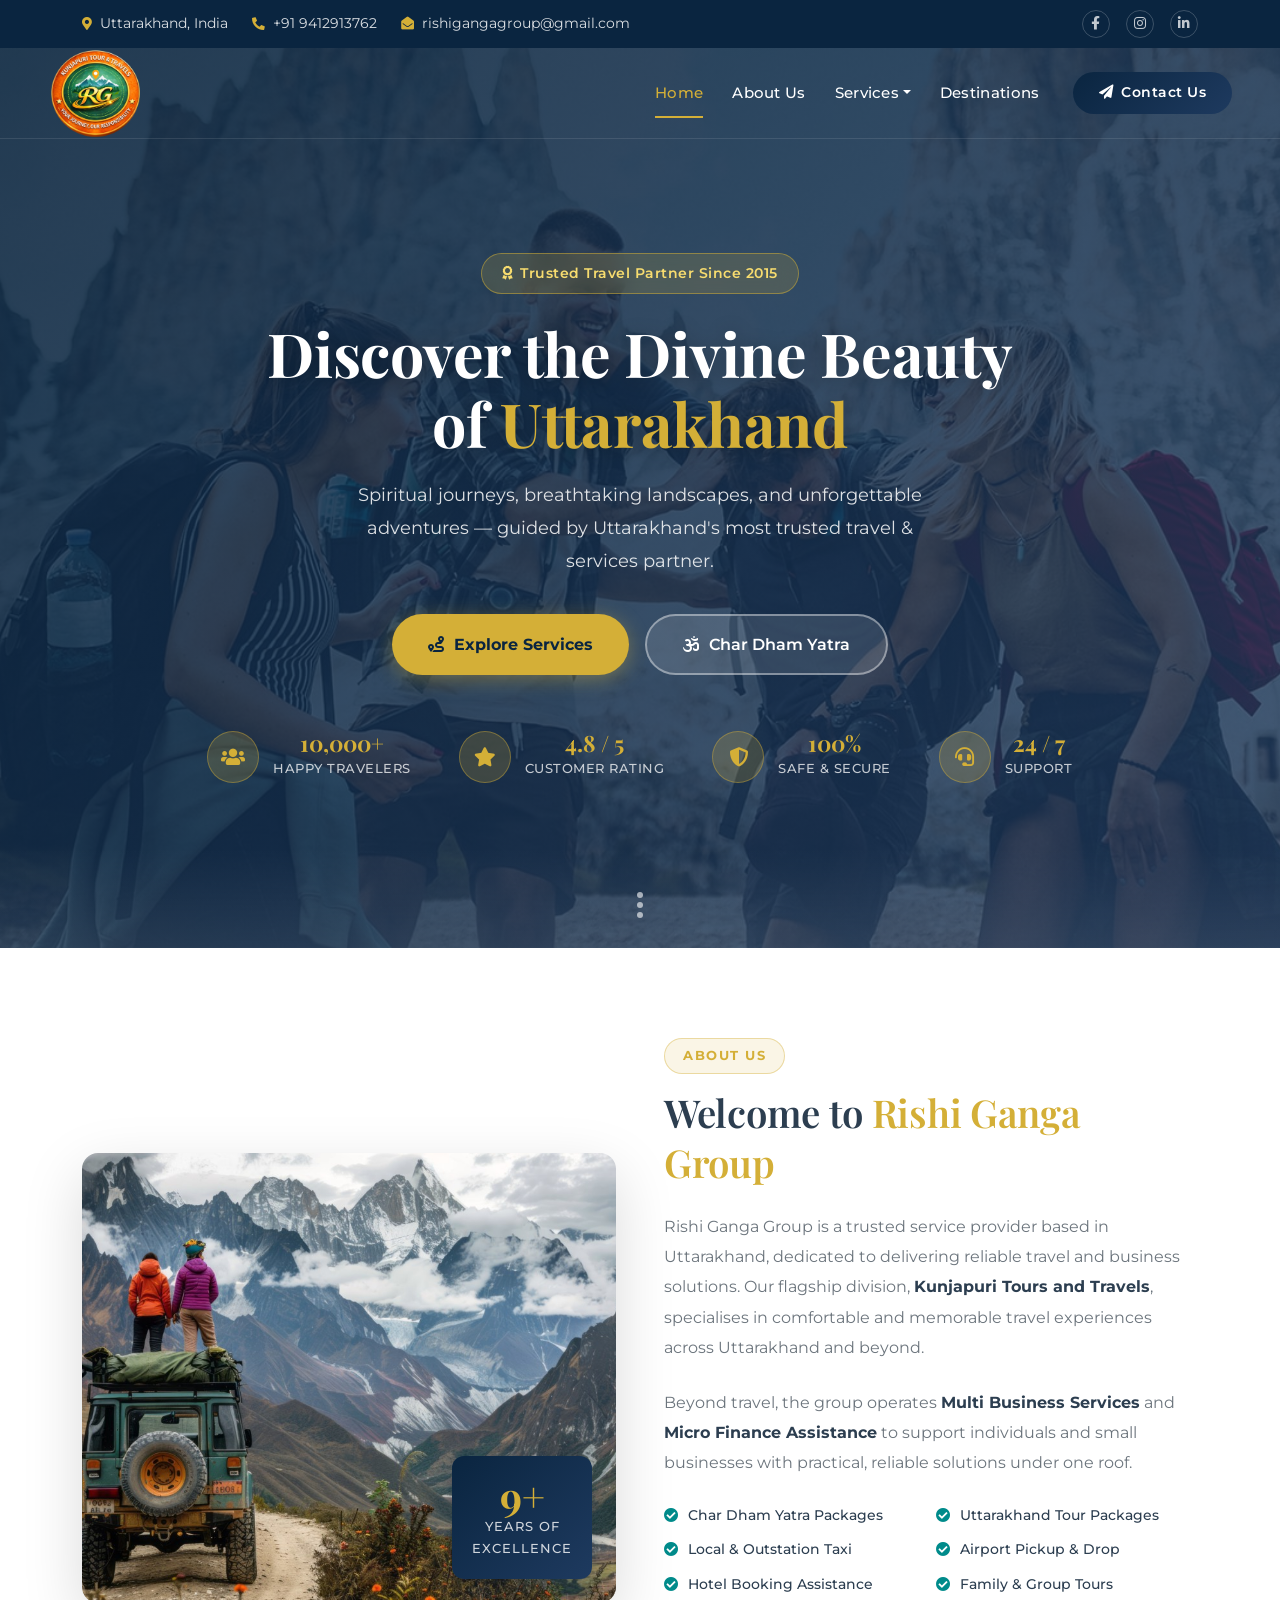
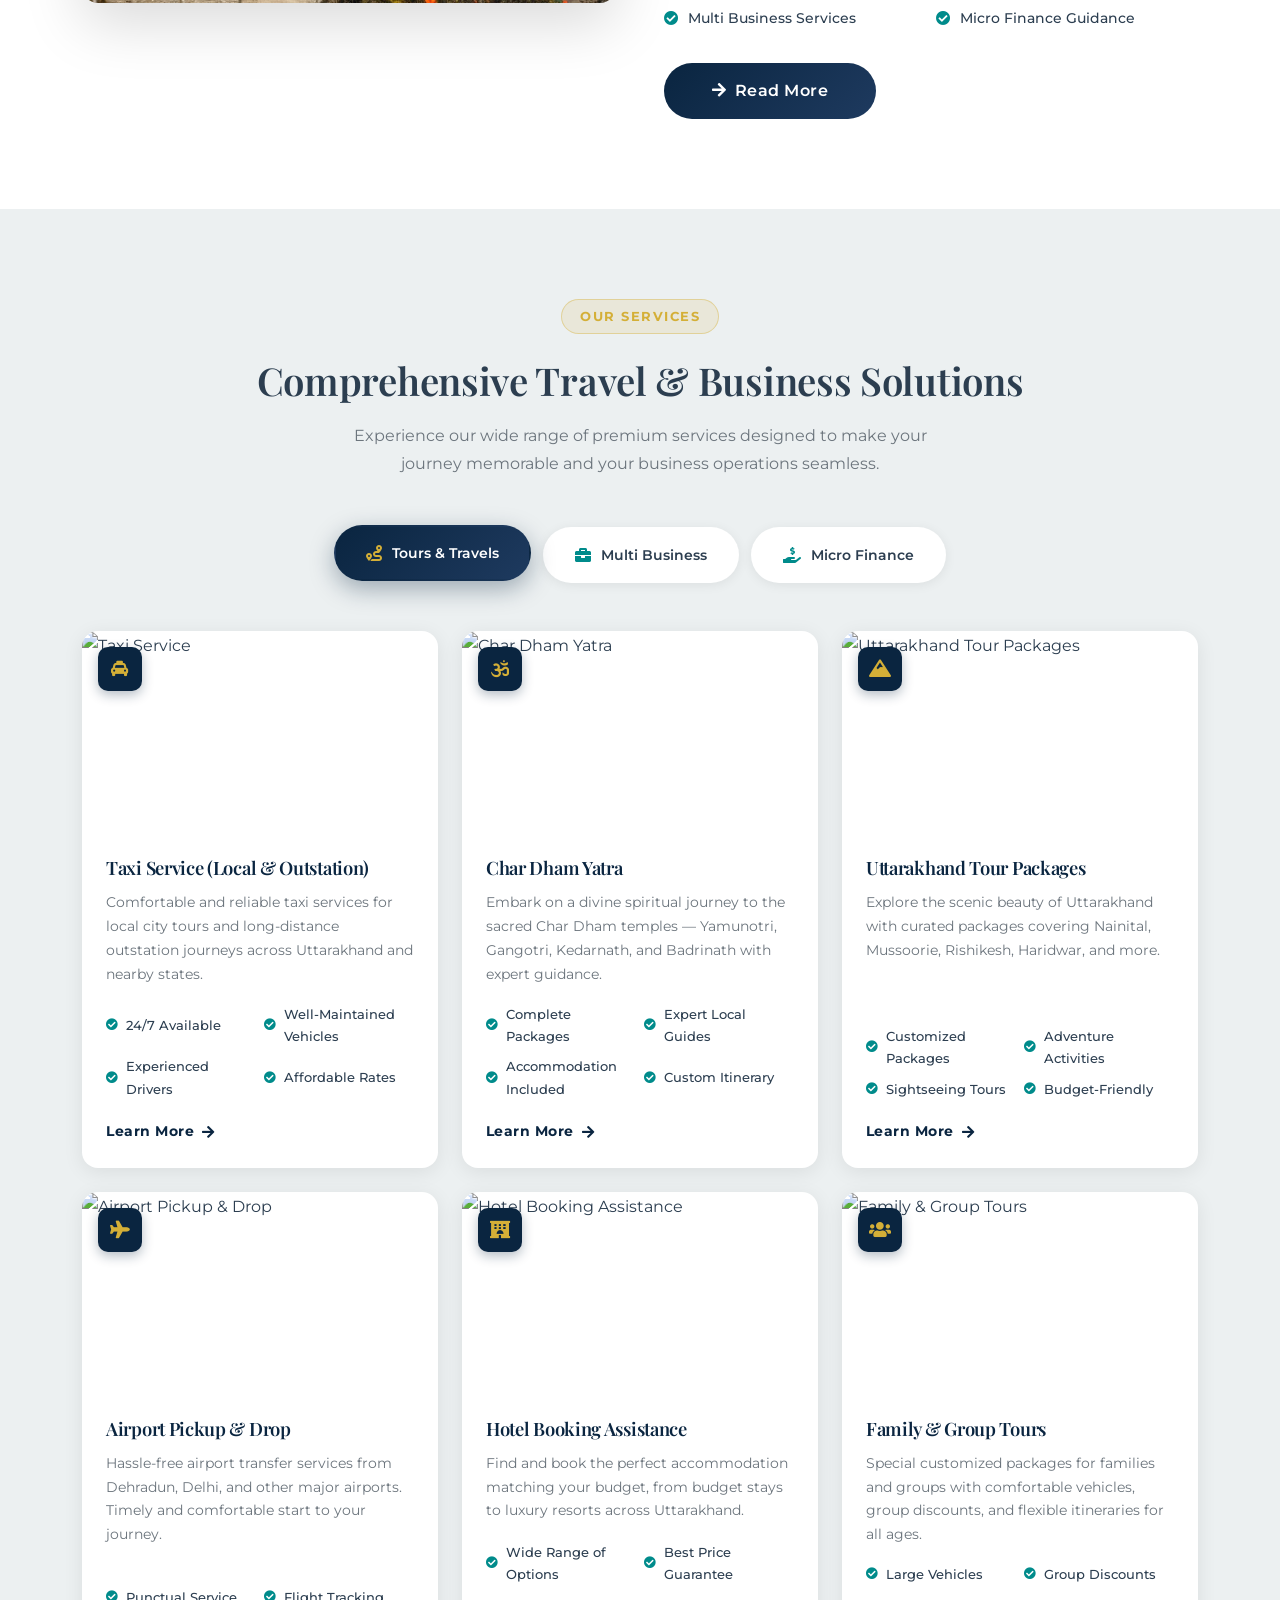
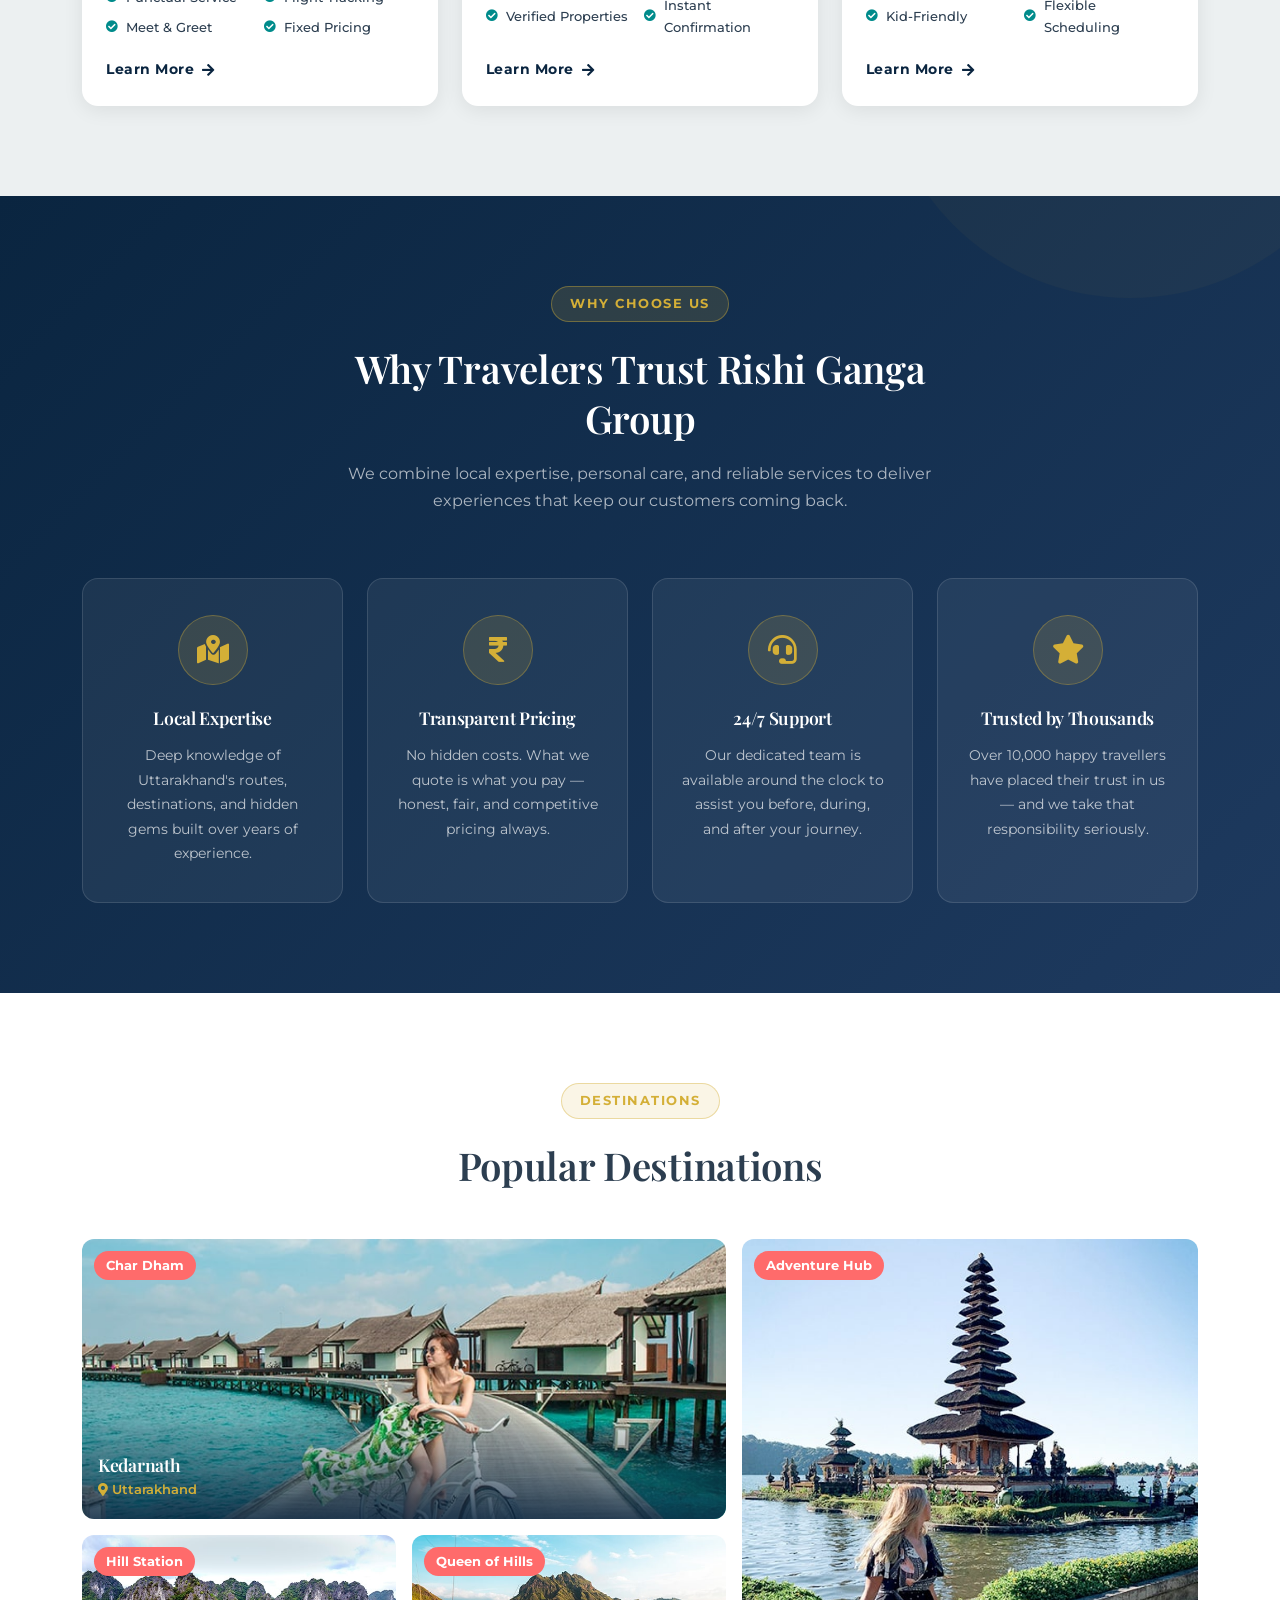
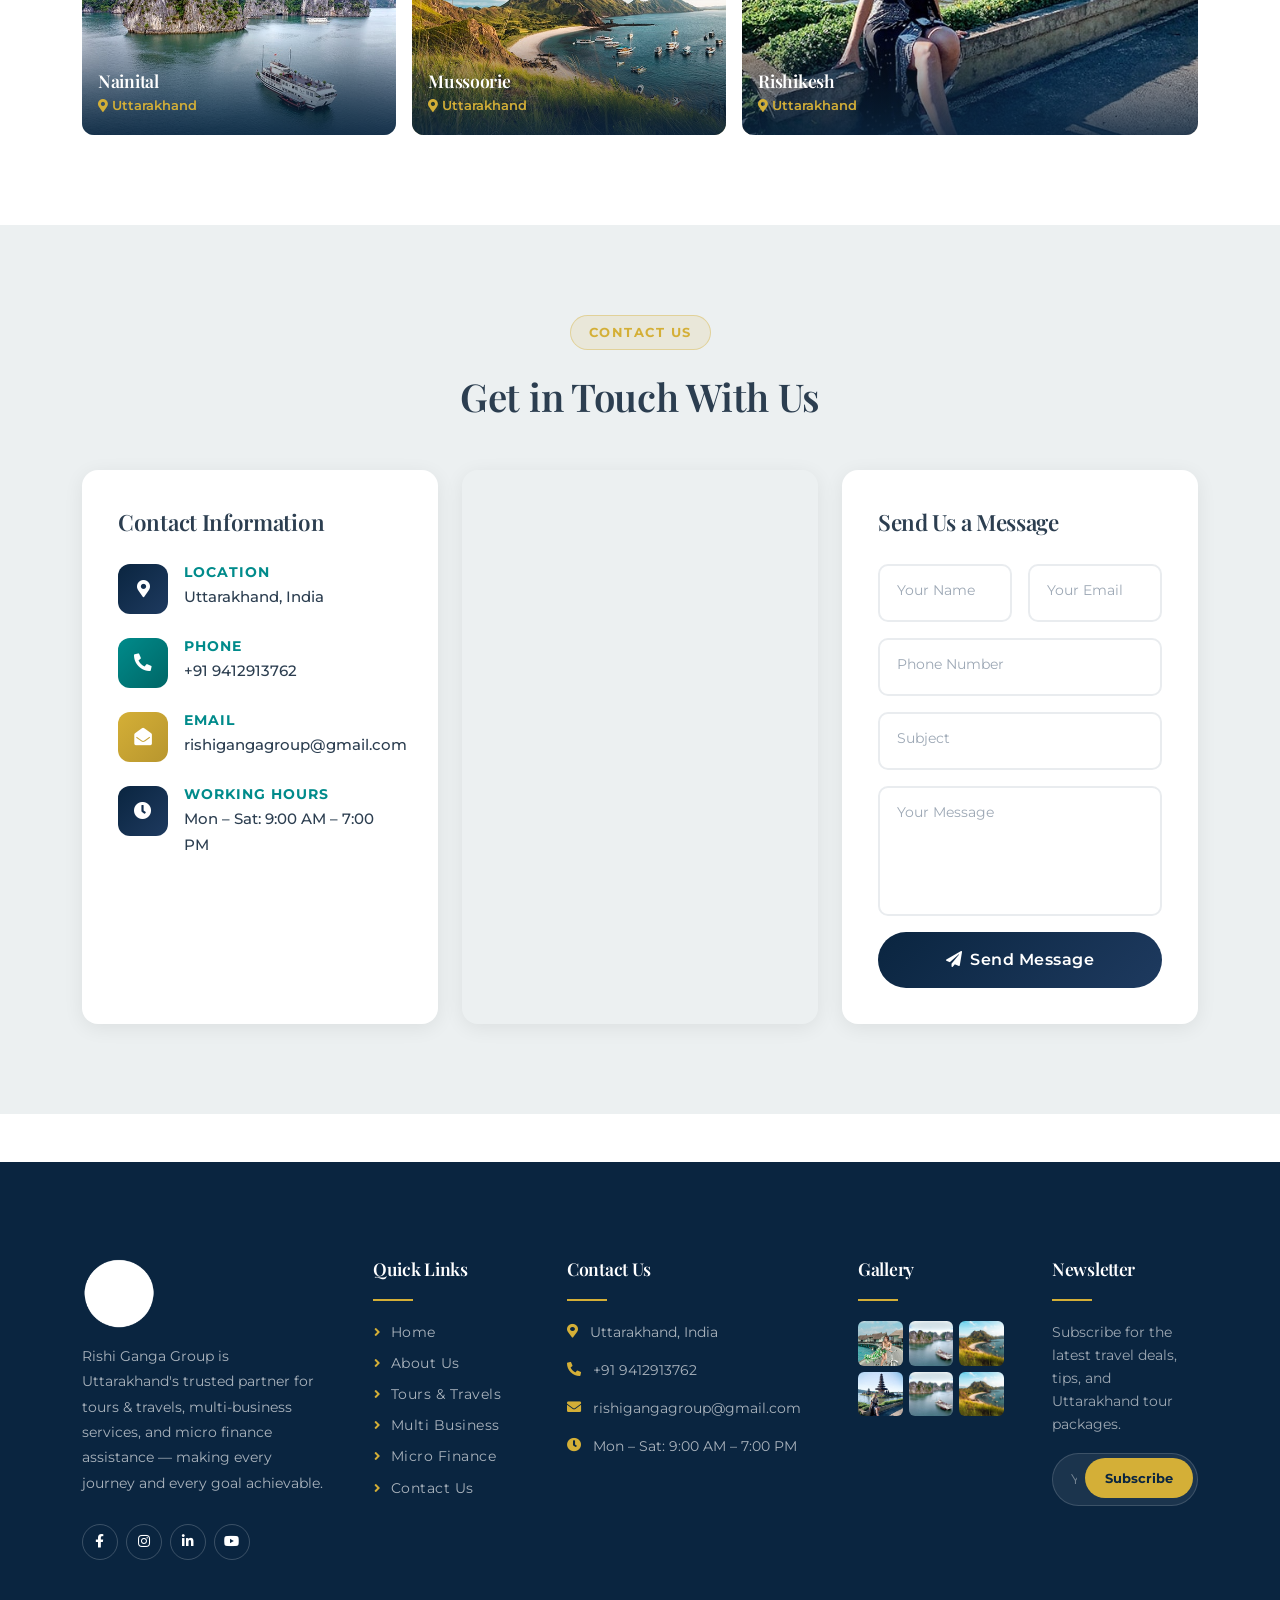
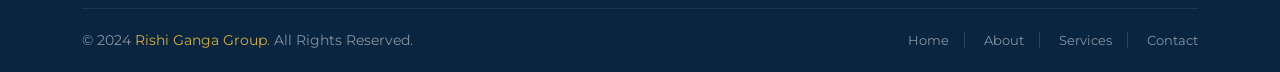
==== commit f38f5588: "refactor: inline navbar and footer directly into index.html Replace dynamic jQuery .load() includes " ====
--- a/index.html
+++ b/index.html
@@ -39,8 +39,65 @@
         </div>
     </div>
 
-    <!-- Header -->
-    <div id="header-placeholder"></div>
+    <!-- Topbar Start -->
+    <div class="topbar d-none d-lg-block">
+        <div class="container">
+            <div class="row align-items-center">
+                <div class="col-lg-8">
+                    <ul class="contact-list">
+                        <li><i class="fa fa-map-marker-alt"></i> Uttarakhand, India</li>
+                        <li><i class="fa fa-phone-alt"></i> +91 9412913762</li>
+                        <li><i class="fa fa-envelope-open"></i> rishigangagroup@gmail.com</li>
+                    </ul>
+                </div>
+                <div class="col-lg-4 text-end">
+                    <div class="social-links">
+                        <a href="#" aria-label="Facebook"><i class="fab fa-facebook-f"></i></a>
+                        <a href="#" aria-label="Instagram"><i class="fab fa-instagram"></i></a>
+                        <a href="#" aria-label="LinkedIn"><i class="fab fa-linkedin-in"></i></a>
+                    </div>
+                </div>
+            </div>
+        </div>
+    </div>
+    <!-- Topbar End -->
+
+    <!-- Navbar Start -->
+    <div class="container-fluid position-relative p-0">
+        <nav class="navbar navbar-expand-lg navbar-light px-4 px-lg-5 py-3 py-lg-0">
+            <a href="#" class="navbar-brand p-0">
+                <img src="img/logo.png" alt="Rishi Ganga Group Logo">
+            </a>
+            <button class="navbar-toggler" type="button" data-bs-toggle="collapse" data-bs-target="#navbarCollapse" aria-label="Toggle navigation">
+                <span class="fa fa-bars"></span>
+            </button>
+            <div class="collapse navbar-collapse" id="navbarCollapse">
+                <div class="navbar-nav ms-auto py-0">
+                    <a href="#" class="nav-item nav-link active">Home</a>
+                    <a href="#about" class="nav-item nav-link">About Us</a>
+                    <div class="nav-item dropdown">
+                        <a href="#features" class="nav-link dropdown-toggle" data-bs-toggle="dropdown">Services</a>
+                        <div class="dropdown-menu">
+                            <a href="#features" class="dropdown-item" data-tab="tours-travels">
+                                <i class="fas fa-route me-2 text-primary"></i>Tours &amp; Travels
+                            </a>
+                            <a href="#features" class="dropdown-item" data-tab="multi-business">
+                                <i class="fas fa-briefcase me-2 text-secondary"></i>Multi Business
+                            </a>
+                            <a href="#features" class="dropdown-item" data-tab="micro-finance">
+                                <i class="fas fa-hand-holding-usd me-2 text-primary"></i>Micro Finance
+                            </a>
+                        </div>
+                    </div>
+                    <a href="#destinations" class="nav-item nav-link">Destinations</a>
+                </div>
+                <a href="#contact" class="btn btn-nav-cta ms-lg-3">
+                    <i class="fas fa-paper-plane me-2"></i>Contact Us
+                </a>
+            </div>
+        </nav>
+    </div>
+    <!-- Navbar End -->
 
     <!-- ===================== HERO ===================== -->
     <div class="container-fluid position-relative p-0">
@@ -820,8 +877,112 @@
     <!-- Contact End -->
 
 
-    <!-- Footer -->
-    <div id="footer-placeholder"></div>
+    <!-- Footer Start -->
+    <div class="footer pt-5 mt-5 wow fadeIn" data-wow-delay="0.1s">
+        <div class="container py-5">
+            <div class="row g-5">
+
+                <!-- Company Info -->
+                <div class="col-lg-3 col-md-6">
+                    <div class="footer-logo">
+                        <img src="img/logo.png" alt="Rishi Ganga Group">
+                    </div>
+                    <p class="footer-about-text mb-4">
+                        Rishi Ganga Group is Uttarakhand's trusted partner for tours &amp; travels,
+                        multi-business services, and micro finance assistance — making every journey
+                        and every goal achievable.
+                    </p>
+                    <div class="d-flex pt-1">
+                        <a class="btn btn-social" href="#" aria-label="Facebook"><i class="fab fa-facebook-f"></i></a>
+                        <a class="btn btn-social" href="#" aria-label="Instagram"><i class="fab fa-instagram"></i></a>
+                        <a class="btn btn-social" href="#" aria-label="LinkedIn"><i class="fab fa-linkedin-in"></i></a>
+                        <a class="btn btn-social" href="#" aria-label="YouTube"><i class="fab fa-youtube"></i></a>
+                    </div>
+                </div>
+
+                <!-- Quick Links -->
+                <div class="col-lg-2 col-md-6">
+                    <h5>Quick Links</h5>
+                    <div class="divider-gold"></div>
+                    <a class="btn btn-link" href="#">Home</a>
+                    <a class="btn btn-link" href="#about">About Us</a>
+                    <a class="btn btn-link" href="#features" data-tab="tours-travels">Tours &amp; Travels</a>
+                    <a class="btn btn-link" href="#features" data-tab="multi-business">Multi Business</a>
+                    <a class="btn btn-link" href="#features" data-tab="micro-finance">Micro Finance</a>
+                    <a class="btn btn-link" href="#contact">Contact Us</a>
+                </div>
+
+                <!-- Contact Info -->
+                <div class="col-lg-3 col-md-6">
+                    <h5>Contact Us</h5>
+                    <div class="divider-gold"></div>
+                    <div class="contact-item">
+                        <i class="fa fa-map-marker-alt"></i>
+                        <span>Uttarakhand, India</span>
+                    </div>
+                    <div class="contact-item">
+                        <i class="fa fa-phone-alt"></i>
+                        <span>+91 9412913762</span>
+                    </div>
+                    <div class="contact-item">
+                        <i class="fa fa-envelope"></i>
+                        <span>rishigangagroup@gmail.com</span>
+                    </div>
+                    <div class="contact-item">
+                        <i class="fa fa-clock"></i>
+                        <span>Mon – Sat: 9:00 AM – 7:00 PM</span>
+                    </div>
+                </div>
+
+                <!-- Gallery -->
+                <div class="col-lg-2 col-md-6">
+                    <h5>Gallery</h5>
+                    <div class="divider-gold"></div>
+                    <div class="gallery-grid">
+                        <img src="img/destination-1.jpg" alt="Kedarnath">
+                        <img src="img/destination-2.jpg" alt="Nainital">
+                        <img src="img/destination-3.jpg" alt="Mussoorie">
+                        <img src="img/destination-4.jpg" alt="Rishikesh">
+                        <img src="img/destination-2.jpg" alt="Nainital">
+                        <img src="img/destination-3.jpg" alt="Mussoorie">
+                    </div>
+                </div>
+
+                <!-- Newsletter -->
+                <div class="col-lg-2 col-md-6">
+                    <h5>Newsletter</h5>
+                    <div class="divider-gold"></div>
+                    <p style="font-size:0.85rem; color:rgba(255,255,255,0.6); line-height:1.7;">
+                        Subscribe for the latest travel deals, tips, and Uttarakhand tour packages.
+                    </p>
+                    <div class="newsletter-input mt-3">
+                        <input type="email" placeholder="Your email address">
+                        <button type="button">Subscribe</button>
+                    </div>
+                </div>
+
+            </div>
+        </div>
+
+        <div class="container">
+            <div class="copyright">
+                <div class="row align-items-center">
+                    <div class="col-md-6 text-center text-md-start mb-2 mb-md-0">
+                        &copy; 2024 <a href="#">Rishi Ganga Group</a>. All Rights Reserved.
+                    </div>
+                    <div class="col-md-6 text-center text-md-end">
+                        <div class="footer-menu">
+                            <a href="#">Home</a>
+                            <a href="#about">About</a>
+                            <a href="#features">Services</a>
+                            <a href="#contact">Contact</a>
+                        </div>
+                    </div>
+                </div>
+            </div>
+        </div>
+    </div>
+    <!-- Footer End -->
 
     <!-- Back to Top -->
     <a href="#" class="btn btn-lg btn-primary btn-lg-square back-to-top">
